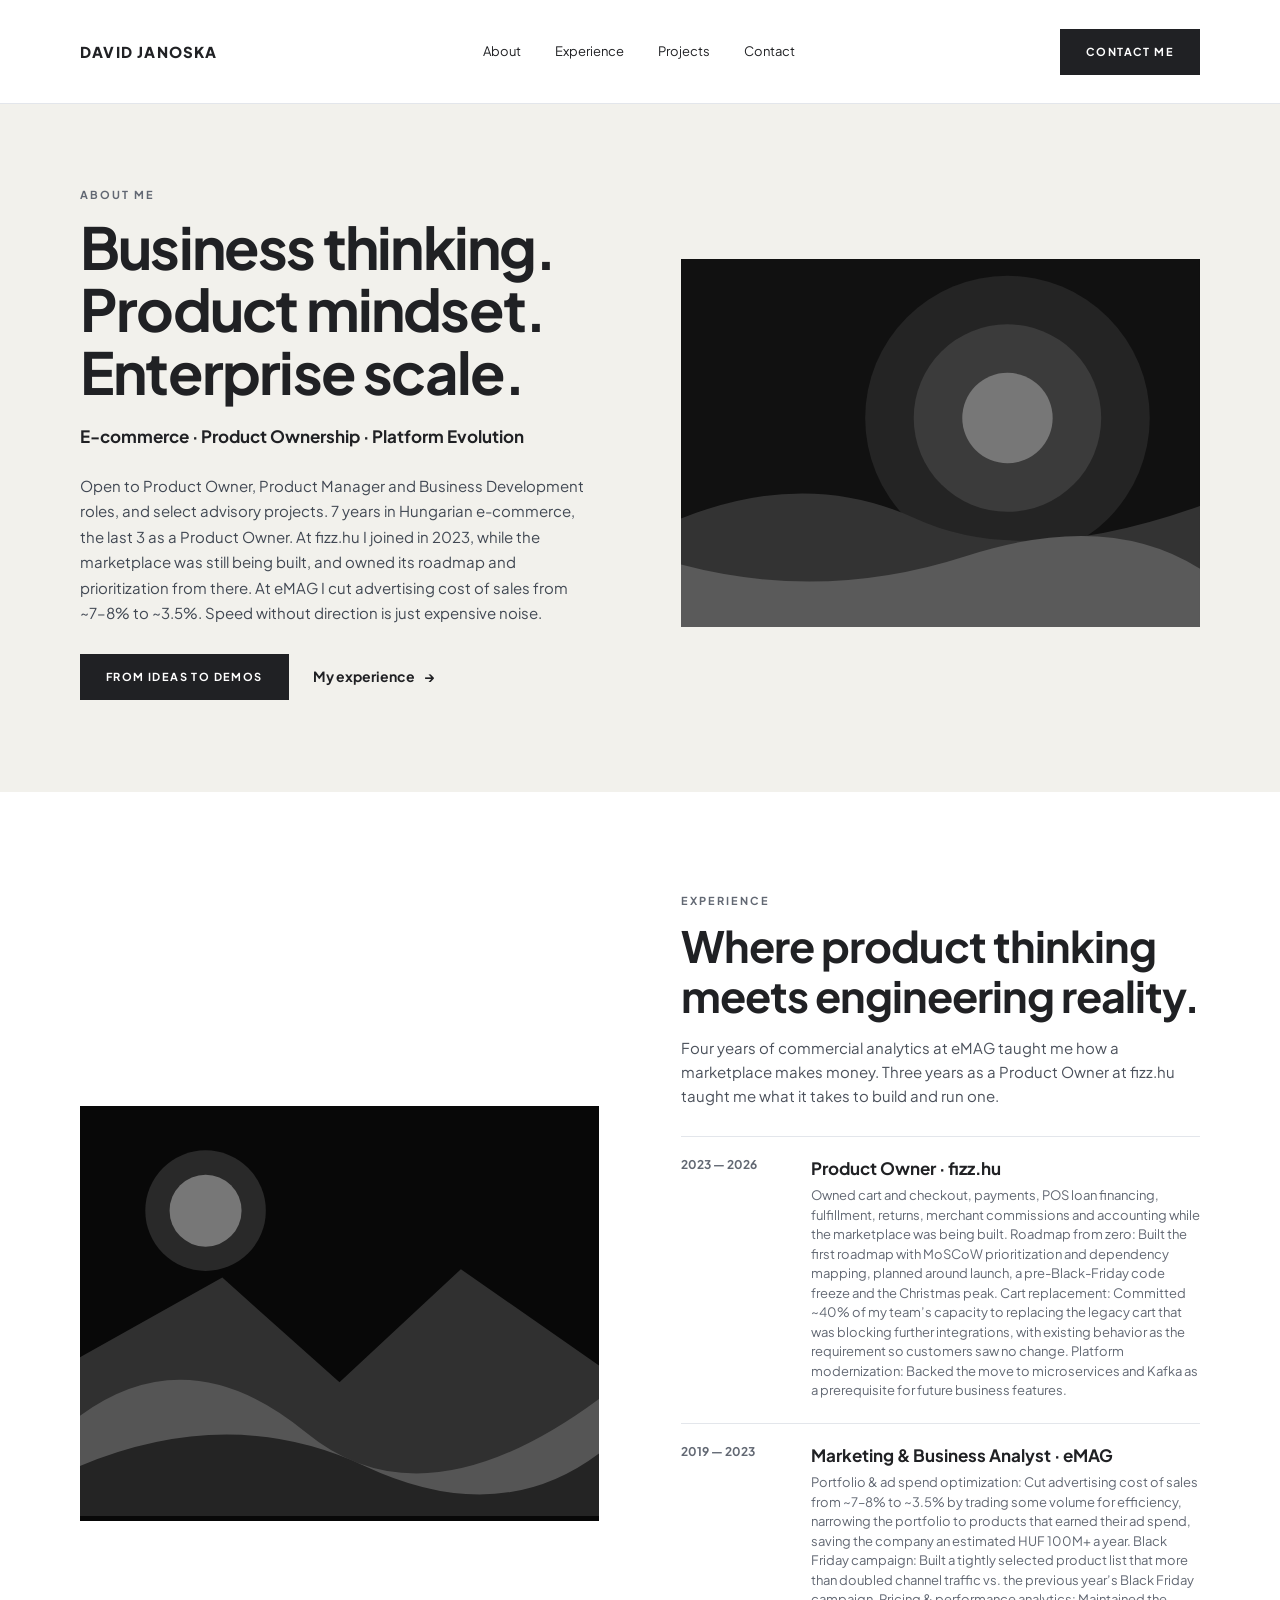
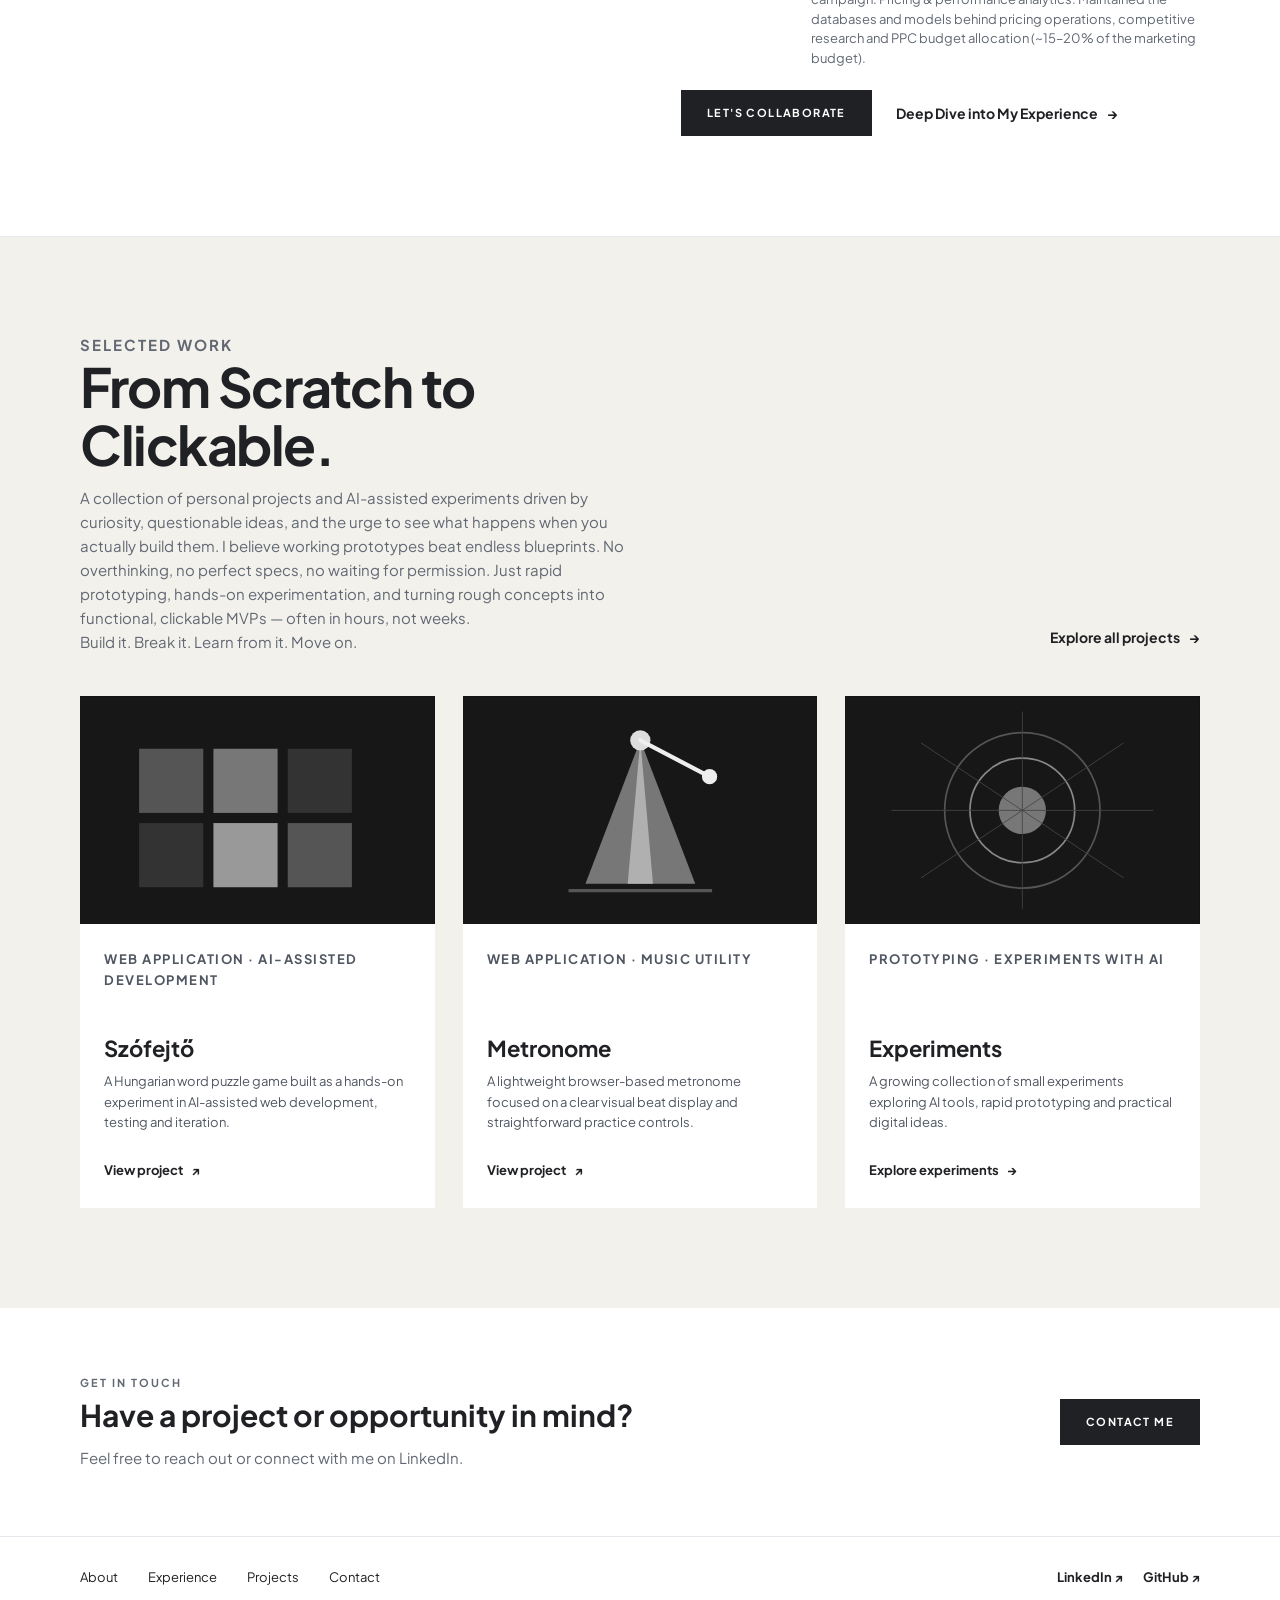
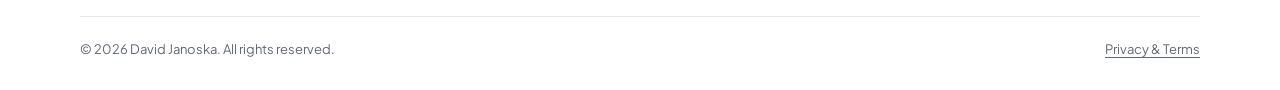
==== index.html @ 4e455f8b "Update meta description for portfolio site" ====
<!DOCTYPE html>
<html lang="en">
<head>
  <meta charset="UTF-8">
  <meta name="viewport" content="width=device-width, initial-scale=1.0">
  <meta name="description" content="David Janoska — Product Owner and E-commerce Specialist. Explore professional experience, case studies, and AI-assisted web development experiments.">
  <title>David Janoska — Portfolio</title>
  <link rel="icon" type="image/png" sizes="32x32" href="/favicon-32x32.png">
  <link rel="stylesheet" href="assets/css/main.css">
  <script type='module' src='https://static.cloudflareinsights.com/beacon.min.js' data-cf-beacon='{"token": "7a5545c9a9e4462cb6024382ddc4284e"}'></script>
  <script type="application/ld+json">
    {
      "@context": "https://schema.org",
      "@type": "Person",
      "name": "Jánoska Dávid",
      "alternateName": "DJ",
      "url": "https://davidjanoska.com",
      "jobTitle": "Product Owner, Product Consultant",
      "worksFor": {
        "@type": "Organization",
        "name": "e-commerce & Digital Products"
      },
      "knowsAbout": [
        "Product Ownership",
        "E-commerce",
        "Conversion Funnel Analytics",
        "Pricing Models",
        "Business Reporting",
        "Web Development"
      ],
      "address": {
        "@type": "PostalAddress",
        "addressLocality": "Budapest",
        "addressCountry": "Hungary"
      },
      "sameAs": [
        "https://www.linkedin.com/in/david-janoska/",
        "https://github.com/djanoska"
      ]
    }
    </script>
</head>
<body>

  <header class="site-header">
    <div class="container header-inner">
      <a class="brand" href="#top">DAVID JANOSKA</a>
      <nav class="main-nav" aria-label="Main navigation">
        <a href="#about">About</a>
        <a href="#experience">Experience</a>
        <a href="#projects">Projects</a>
        <a href="#contact">Contact</a>
      </nav>
      <a class="button" href="mailto:janoskadavid@gmail.com">Contact me</a>
    </div>
  </header>

  <main id="top">
    <section class="about-section" id="about">
      <div class="container about-grid">
        <div class="about-copy">
          <p class="eyebrow">About me</p>
          <h1>Business thinking.<br>Product mindset.<br>Enterprise scale.</h1>
          <p class="role-line">E-commerce · Product Ownership · Platform Evolution</p>
          <p class="intro">
         Open to Product Owner, Product Manager and Business Development roles, and select advisory projects. 7 years in Hungarian e-commerce, the last 3 as a Product Owner. At fizz.hu I joined in 2023, while the marketplace was still being built, and owned its roadmap and prioritization from there. At eMAG I cut advertising cost of sales from ~7–8% to ~3.5%. Speed without direction is just expensive noise.
          </p>
          <div class="about-actions">
            <a class="button" href="#projects">From Ideas to Demos</a>
            <a class="text-link" href="#experience">My experience <span>→</span></a>
          </div>
        </div>

        <div class="artwork about-visual" role="img" aria-label="Abstract geometric monochrome artwork">
          <svg viewBox="0 0 620 440" xmlns="http://www.w3.org/2000/svg">
            <rect width="620" height="440" fill="#111"/>
            <circle cx="390" cy="190" r="170" fill="#242424"/>
            <circle cx="390" cy="190" r="112" fill="#3b3b3b"/>
            <circle cx="390" cy="190" r="54" fill="#777"/>
            <path d="M0 310 Q150 250 280 310 T620 295 V440 H0Z" fill="#333"/>
            <path d="M0 365 Q170 410 340 355 T620 370 V440 H0Z" fill="#5a5a5a"/>
          </svg>
        </div>
      </div>
    </section>

    <section class="experience-section" id="experience">
      <div class="container experience-grid">
        <div class="experience-visual">
          <div class="artwork" role="img" aria-label="Abstract monochrome geometric landscape">
            <svg viewBox="0 0 620 490" xmlns="http://www.w3.org/2000/svg">
              <rect width="620" height="490" fill="#080808"/>
              <circle cx="150" cy="125" r="72" fill="#292929"/>
              <circle cx="150" cy="125" r="43" fill="#777"/>
              <path d="M0 300 L170 205 L310 330 L455 195 L620 310 V490 H0Z" fill="#303030"/>
              <path d="M0 370 Q130 275 270 390 T620 350 V490 H0Z" fill="#555"/>
              <path d="M0 430 Q180 355 340 430 T620 415 V490 H0Z" fill="#242424"/>
            </svg>
          </div>
        </div>

        <div class="experience-copy">
          <p class="eyebrow">Experience</p>
          <h2>Where product thinking meets engineering reality.</h2>
          <p class="experience-intro">
Four years of commercial analytics at eMAG taught me how a marketplace makes money. Three years as a Product Owner at fizz.hu taught me what it takes to build and run one.
            
     <!--       My professional foundation combines 4 years of marketing and business analytics at eMAG with 3 years of end-to-end Product Ownership at fizz.hu.
            Working closely with principal engineers and tech leads, I developed a deeper understanding of what makes digital platforms work beyond their visible features. I learned to look beyond individual features and understand the systems, dependencies, and constraints behind them.
            I don't just translate business needs into user stories. I work to understand the technical realities, financial implications, and trade-offs that shape product decisions — balancing what the business wants, what the technology allows, and what the product actually needs.
            Building great products means understanding not just what needs to be built, but what it takes to keep the entire platform scalable, reliable, and sustainable.
          </p>-->

          <div class="timeline">
            <article class="timeline-item">
              <div class="timeline-date">2023 — 2026</div>
              <div>
                <h3>Product Owner · fizz.hu</h3>
                <p>Owned cart and checkout, payments, POS loan financing, fulfillment, returns, merchant commissions and accounting while the marketplace was being built.

Roadmap from zero: Built the first roadmap with MoSCoW prioritization and dependency mapping, planned around launch, a pre-Black-Friday code freeze and the Christmas peak.
Cart replacement: Committed ~40% of my team’s capacity to replacing the legacy cart that was blocking further integrations, with existing behavior as the requirement so customers saw no change.
Platform modernization: Backed the move to microservices and Kafka as a prerequisite for future business features.</p>
              </div>
            </article>

            <article class="timeline-item">
              <div class="timeline-date">2019 — 2023</div>
              <div>
                <h3>Marketing & Business Analyst · eMAG</h3>
                <p>Portfolio & ad spend optimization: Cut advertising cost of sales from ~7–8% to ~3.5% by trading some volume for efficiency, narrowing the portfolio to products that earned their ad spend, saving the company an estimated HUF 100M+ a year.
                    Black Friday campaign: Built a tightly selected product list that more than doubled channel traffic vs. the previous year’s Black Friday campaign.
                    Pricing & performance analytics: Maintained the databases and models behind pricing operations, competitive research and PPC budget allocation (~15–20% of the marketing budget).</p>
              </div>
            </article>
           <!-- 
            <article class="timeline-item">
              <div class="timeline-date">2017 — 2019</div>
              <div>
                <h3>Sales Administrator Team Leader · eMAG</h3>
                <p>Lead a team of Sales Administrators responsible for product pricing operations and reporting. Support internal system development and enhancements.</p>
              </div>
            </article>
            -->
            <div class="about-actions">
              <a class="button" href="https://www.davidjanoska.com/services/">Let's Collaborate</a>
              <a class="text-link" href="https://www.linkedin.com/in/david-janoska/" target="_blank" rel="noopener noreferrer">
                Deep Dive into My Experience <span>→</span>
              </a>
            </div>
          </div>
        </div>
      </div>
    </section>

    <section class="projects-section" id="projects">
      <div class="container">
        <div class="projects-heading">
          <div>
            <p class="eyebrow">Selected work</p>
            <h2>From Scratch to Clickable.</h2>
            <p>A collection of personal projects and AI-assisted experiments driven by curiosity, questionable ideas, and the urge to see what happens when you actually build them.
                I believe working prototypes beat endless blueprints. No overthinking, no perfect specs, no waiting for permission. Just rapid prototyping, hands-on experimentation, and turning rough concepts into functional, clickable MVPs — often in hours, not weeks.
                <br>Build it. Break it. Learn from it. Move on.</p>
          </div>
          <a class="text-link all-projects-link" href="experiments/">Explore all projects <span>→</span></a>
        </div>

        <div class="project-grid">
          <article class="project-card">
            <div class="project-image" role="img" aria-label="Abstract word puzzle illustration">
              <svg viewBox="0 0 420 270" xmlns="http://www.w3.org/2000/svg">
                <rect width="420" height="270" fill="#171717"/>
                <g transform="translate(70 62)">
                  <rect width="76" height="76" fill="#555"/><rect x="88" width="76" height="76" fill="#777"/><rect x="176" width="76" height="76" fill="#333"/>
                  <rect y="88" width="76" height="76" fill="#333"/><rect x="88" y="88" width="76" height="76" fill="#999"/><rect x="176" y="88" width="76" height="76" fill="#555"/>
                </g>
              </svg>
            </div>
            <div class="project-content">
              <p class="project-type">Web application · AI-assisted development</p>
              <h3>Szófejtő</h3>
              <p>A Hungarian word puzzle game built as a hands-on experiment in AI-assisted web development, testing and iteration.</p>
              <a href="szofejto/">View project <span>↗</span></a>
            </div>
          </article>

          <article class="project-card">
            <div class="project-image" role="img" aria-label="Abstract metronome illustration">
              <svg viewBox="0 0 420 270" xmlns="http://www.w3.org/2000/svg">
                <rect width="420" height="270" fill="#171717"/>
                <path d="M210 52 L275 222 H145Z" fill="#777"/>
                <path d="M210 52 L225 222 H195Z" fill="#b0b0b0"/>
                <circle cx="210" cy="52" r="12" fill="#ddd"/>
                <path d="M210 52 L292 95" stroke="#eee" stroke-width="5" stroke-linecap="round"/>
                <circle cx="292" cy="95" r="9" fill="#eee"/>
                <path d="M125 230 H295" stroke="#555" stroke-width="4"/>
              </svg>
            </div>
            <div class="project-content">
              <p class="project-type">Web application · Music utility</p>
              <h3>Metronome</h3>
              <p>A lightweight browser-based metronome focused on a clear visual beat display and straightforward practice controls.</p>
              <a href="metronome/">View project <span>↗</span></a>
            </div>
          </article>

          <article class="project-card">
            <div class="project-image" role="img" aria-label="Abstract experimental technology illustration">
              <svg viewBox="0 0 420 270" xmlns="http://www.w3.org/2000/svg">
                <rect width="420" height="270" fill="#171717"/>
                <circle cx="210" cy="135" r="92" fill="none" stroke="#555" stroke-width="2"/>
                <circle cx="210" cy="135" r="62" fill="none" stroke="#888" stroke-width="2"/>
                <circle cx="210" cy="135" r="28" fill="#777"/>
                <path d="M55 135 H365 M210 18 V252" stroke="#454545" stroke-width="1"/>
                <path d="M90 55 L330 215 M330 55 L90 215" stroke="#454545" stroke-width="1"/>
              </svg>
            </div>
            <div class="project-content">
              <p class="project-type">Prototyping · Experiments with AI</p>
              <h3>Experiments</h3>
              <p>A growing collection of small experiments exploring AI tools, rapid prototyping and practical digital ideas.</p>
              <a href="experiments/">Explore experiments <span>→</span></a>
            </div>
          </article>
        </div>
      </div>
    </section>

    <section class="contact-section" id="contact">
      <div class="container contact-inner">
        <div>
          <p class="eyebrow">Get in touch</p>
          <h2>Have a project or opportunity in mind?</h2>
          <p>Feel free to reach out or connect with me on LinkedIn.</p>
        </div>
        <a class="button" href="mailto:janoskadavid@gmail.com">Contact me</a>
      </div>
    </section>
  </main>

  <footer class="site-footer">
    <div class="container">
      <div class="footer-top">
        <nav class="footer-nav" aria-label="Footer navigation">
          <a href="#about">About</a>
          <a href="#experience">Experience</a>
          <a href="#projects">Projects</a>
          <a href="#contact">Contact</a>
        </nav>
        <div class="social-links">
          <a href="https://www.linkedin.com/in/david-janoska/" target="_blank" rel="noreferrer">LinkedIn ↗</a>
          <a href="https://github.com/djanoska" target="_blank" rel="noreferrer">GitHub ↗</a>
        </div>
      </div>
      <div class="footer-divider"></div>
      <div class="footer-bottom">
        <p>© 2026 David Janoska. All rights reserved.</p>
        <div class="legal-links">
          <a href="https://www.davidjanoska.com/privacyandterm/">Privacy & Terms</a>
        </div>
      </div>
    </div>
  </footer>
  
<!-- MODAL POP-UP ŰRLAP -->
<div id="contact-modal" class="modal-overlay" style="display: none;">
  <div class="modal-content">
    <button class="modal-close" id="close-modal">&times;</button>
    <p class="eyebrow" style="text-align: center;">Get in touch</p>
    <h2>Let's discuss your project.</h2>
    <p style="color: var(--muted); text-align: center; margin-bottom: 24px; font-size: 14px;">Send a direct message regarding advisory opportunities or project scoping.</p>

    <form id="modal-contact-form" action="https://formspree.io/f/mvkkdplw" method="POST">
      <div class="form-group" style="margin-bottom: 16px; text-align: left;">
        <label for="modal-name" style="display: block; font-size: 11px; font-weight: 700; letter-spacing: 1.2px; text-transform: uppercase; margin-bottom: 6px;">Your Name</label>
        <input type="text" id="modal-name" name="name" required placeholder="John Doe" style="width: 100%; background: var(--white); border: 1px solid var(--line); padding: 12px 14px; font: 14px/1.5 Arial, Helvetica, sans-serif;">
      </div>
      
      <div class="form-group" style="margin-bottom: 16px; text-align: left;">
        <label for="modal-email" style="display: block; font-size: 11px; font-weight: 700; letter-spacing: 1.2px; text-transform: uppercase; margin-bottom: 6px;">Email Address</label>
        <input type="email" id="modal-email" name="email" required placeholder="john@example.com" pattern="[a-z0-9._%+-]+@[a-z0-9.-]+\.[a-z]{2,}$" style="width: 100%; background: var(--white); border: 1px solid var(--line); padding: 12px 14px; font: 14px/1.5 Arial, Helvetica, sans-serif;">
        <!-- Helyi hibaüzenet elem -->
        <div id="email-error-msg" style="color: #d9534f; font-size: 12px; margin-top: 4px; display: none;">Kérlek add meg a teljes e-mail címet érvényes domain végződéssel (pl. .com vagy .hu).</div>
      </div>
      
      <div class="form-group" style="margin-bottom: 20px; text-align: left;">
        <label for="modal-message" style="display: block; font-size: 11px; font-weight: 700; letter-spacing: 1.2px; text-transform: uppercase; margin-bottom: 6px;">Project Details / Message</label>
        <textarea id="modal-message" name="message" required rows="4" placeholder="Describe your funnel or MVP scope requirements..." style="width: 100%; background: var(--white); border: 1px solid var(--line); padding: 12px 14px; font: 14px/1.5 Arial, Helvetica, sans-serif;"></textarea>
      </div>
      
      <button type="submit" class="button" style="width: 100%;">Send Message</button>
    </form>
  </div>
</div>

<!-- SCRIPT -->
<script>
  const contactBtns = document.querySelectorAll('a[href="mailto:janoskadavid@gmail.com"]');
  const modal = document.getElementById('contact-modal');
  const closeModal = document.getElementById('close-modal');

  contactBtns.forEach(btn => {
    btn.addEventListener('click', (e) => {
      e.preventDefault();
      modal.style.display = 'flex';
    });
  });

  if (closeModal) {
    closeModal.addEventListener('click', () => {
      modal.style.display = 'none';
    });
  }

  window.addEventListener('click', (e) => {
    e.target === modal && (modal.style.display = 'none');
  });

  // Kliens oldali email validáció a beküldés előtt
  const contactForm = document.getElementById('modal-contact-form');
  if (contactForm) {
    contactForm.addEventListener('submit', function(e) {
      const emailInput = document.getElementById('modal-email');
      const errorMsg = document.getElementById('email-error-msg');
      const email = emailInput.value.trim();
      
      // Szigorú regex a teljes domain struktúrához (pl. valaki@domain.hu)
      const emailRegex = /^[^\s@]+@[^\s@]+\.[^\s@]+$/;
      
      if (!emailRegex.test(email)) {
        e.preventDefault(); // Megakadályozza a Formspree-re való továbbítást
        errorMsg.style.display = 'block';
        emailInput.focus();
      } else {
        errorMsg.style.display = 'none';
      }
    });
  }
</script>
  
</body>
</html>
---- assets/css/main.css ----
@import url('https://fonts.googleapis.com/css2?family=Plus+Jakarta+Sans:wght@400;500;600;700&display=swap');

/* // GLOBAL DESIGN TOKENS */
:root {
  --white: #fcfbf9;
  --soft: #f2f1ec;
  --ink: #202124;
  --muted: #626873;
  --line: #e3e6eb;
  --accent: #202124;
  --content: 1120px;
}

* { box-sizing: border-box; }
html { scroll-behavior: smooth; }
body {
  margin: 0;
  color: var(--ink);
  background: var(--white);
  font: 15px/1.6 'Plus Jakarta Sans', sans-serif;
}
a { color: inherit; text-decoration: none; }
.container { width: min(var(--content), calc(100% - 64px)); margin: 0 auto; }
.eyebrow {
  margin: 0 0 12px;
  color: var(--muted);
  font-size: 11px;
  font-weight: 700;
  letter-spacing: 2px;
  text-transform: uppercase;
}
.button {
  display: inline-flex;
  align-items: center;
  justify-content: center;
  min-height: 46px;
  padding: 0 25px;
  border: 1px solid var(--accent);
  background: var(--accent);
  color: white;
  font-size: 11px;
  font-weight: 700;
  letter-spacing: 1.4px;
  text-transform: uppercase;
  transition: .2s ease;
}
.button:hover { background: white; color: var(--accent); }
.text-link { font-size: 14px; font-weight: 700; }
.text-link span { margin-left: 7px; }

/* // HEADER: BRAND AND MAIN NAVIGATION */
.site-header { min-height: 104px; display: flex; align-items: center; background: white; border-bottom: 1px solid var(--line); }
.header-inner { display: flex; align-items: center; justify-content: space-between; gap: 28px; }
.brand { font-size: 15px; font-weight: 800; letter-spacing: 1.2px; white-space: nowrap; }
.main-nav { display: flex; align-items: center; gap: 34px; }
.main-nav a { font-size: 13px; }
.main-nav a:hover, .footer-nav a:hover { text-decoration: underline; text-underline-offset: 5px; }
.header-contact { min-width: 118px; }

/* // SECTION ONE: ABOUT ME */
.about-section { padding: 82px 0 92px; background: var(--soft); }
.about-grid { display: grid; grid-template-columns: 1fr 1fr; align-items: center; gap: 82px; }
.about-copy h1 {
  max-width: 540px;
  margin: 0 0 20px;
  font-size: clamp(38px, 5vw, 58px);
  line-height: 1.08;
  letter-spacing: -1.8px;
}
.about-copy .role-line { margin: 0 0 22px; font-size: 17px; font-weight: 700; }
.about-copy .intro {
  max-width: 510px;
  margin: 0 0 28px;
  color: #414853;
  font-size: 15px;
  line-height: 1.7;
}
.about-actions { display: flex; flex-wrap: wrap; align-items: center; gap: 24px; }
.artwork {
  display: block;
  width: 100%;
  overflow: hidden;
  background: #080808;
}
.artwork svg { display: block; width: 100%; height: auto; }

/* // SECTION TWO: EXPERIENCE */
.experience-section { padding: 100px 0; background: white; }
.experience-grid { display: grid; grid-template-columns: 1fr 1fr; align-items: center; gap: 82px; }
.experience-visual { position: relative; }
.experience-visual .artwork { aspect-ratio: 1.25 / 1; }
.experience-copy h2 {
  margin: 0 0 16px;
  font-size: clamp(32px, 3.5vw, 43px);
  line-height: 1.15;
  letter-spacing: -1px;
}
.experience-intro { max-width: 500px; margin: 0 0 28px; color: #4b515b; }
.timeline { display: grid; gap: 22px; }
.timeline-item {
  display: grid;
  grid-template-columns: 112px 1fr;
  gap: 18px;
  padding-top: 18px;
  border-top: 1px solid var(--line);
}
.timeline-date { color: var(--muted); font-size: 12px; font-weight: 700; }
.timeline-item h3 { margin: 0 0 4px; font-size: 17px; }
.timeline-item p { margin: 0; color: var(--muted); font-size: 13px; line-height: 1.5; }

/* // SECTION THREE: SELECTED PROJECTS */
.projects-section { padding: 96px 0 100px; background: var(--soft); border-top: 1px solid var(--line); }
.projects-heading {
  display: flex;
  align-items: flex-end;
  justify-content: space-between;
  gap: 40px;
  margin-bottom: 42px;
}
.projects-heading h2 {
  max-width: 650px;
  margin: 0 0 12px;
  font-size: clamp(36px, 4.5vw, 54px);
  line-height: 1.08;
  letter-spacing: -1.5px;
}
.projects-heading p { max-width: 570px; margin: 0; color: var(--muted); font-size: 15px; }
.all-projects-link { flex: 0 0 auto; margin-bottom: 5px; }

.project-grid { display: grid; grid-template-columns: repeat(3, 1fr); gap: 28px; }
.project-card { background: white; }
.project-image { display: block; width: 100%; aspect-ratio: 1.55 / 1; background: #111; }
.project-image svg { display: block; width: 100%; height: 100%; }
.project-content { padding: 25px 24px 27px; }
.project-type {
  margin: 0 0 9px;
  color: var(--muted);
  font-size: 10px;
  font-weight: 700;
  letter-spacing: 1.5px;
  text-transform: uppercase;
}
.project-content h3 { margin: 0 0 9px; font-size: 22px; line-height: 1.2; }
.project-content p { min-height: 66px; margin: 0 0 20px; color: #505762; font-size: 13px; line-height: 1.6; }
.project-content a { font-size: 13px; font-weight: 700; }
.project-content a span { margin-left: 6px; }

/* // CASE STUDY / SUB-PAGE LAYOUT */
.case-study-section { padding: 80px 0 100px; background: var(--white); }
.back-link { display: inline-flex; align-items: center; gap: 6px; margin-bottom: 36px; color: var(--muted); font-size: 13px; font-weight: 700; }
.back-link:hover { color: var(--ink); }

.case-grid { display: grid; grid-template-columns: 1.2fr 1fr; gap: 80px; align-items: start; }
.case-copy h1 {
  margin: 0 0 20px;
  font-size: clamp(34px, 4vw, 48px);
  line-height: 1.1;
  letter-spacing: -1.5px;
}
.case-role { margin: 0 0 24px; font-size: 16px; font-weight: 700; color: var(--muted); }
.case-description { display: grid; gap: 20px; margin-bottom: 36px; color: #414853; font-size: 15px; line-height: 1.7; }
.case-description h3 { font-size: 17px; color: var(--ink); margin-bottom: 4px; }

.case-visual-card { background: var(--soft); border: 1px solid var(--line); padding: 40px; }
.case-visual-card .artwork {
  display: block;
  width: 100%;
  aspect-ratio: 1.55 / 1;
  background: #171717;
  margin-bottom: 24px;
}
.case-visual-card .artwork svg { display: block; width: 100%; height: 100%; }
.case-visual-info h3 { margin: 0 0 8px; font-size: 20px; }
.case-visual-info p { margin: 0 0 20px; color: var(--muted); font-size: 13px; }

/* // SECTION FOUR: CONTACT CTA */
.contact-section { padding: 66px 0; background: white; }
.contact-inner { display: flex; align-items: center; justify-content: space-between; gap: 30px; }
.contact-inner h2 { margin: 0 0 7px; font-size: 30px; }
.contact-inner p { margin: 0; color: var(--muted); }

/* // FOOTER */
.site-footer { padding: 30px 0; border-top: 1px solid var(--line); background: white; }
.footer-top, .footer-bottom { display: flex; align-items: center; justify-content: space-between; gap: 24px; }
.footer-nav { display: flex; flex-wrap: wrap; gap: 30px; }
.footer-nav a, .footer-bottom { font-size: 13px; }
.social-links { display: flex; gap: 20px; font-size: 13px; font-weight: 700; }
.footer-divider { height: 1px; margin: 28px 0 22px; background: var(--line); }
.footer-bottom { color: var(--muted); }
.footer-bottom p { margin: 0; }
.legal-links { display: flex; gap: 22px; }
.legal-links a { text-decoration: underline; text-underline-offset: 3px; }

/* // RESPONSIVE */
@media (max-width: 850px) {
  .about-grid, .experience-grid { gap: 42px; }
  .project-grid { gap: 18px; }
  .project-content { padding: 20px 18px; }
  .projects-heading { align-items: flex-start; flex-direction: column; }
  .case-grid { grid-template-columns: 1fr; gap: 40px; }
}

@media (max-width: 620px) {
  .container { width: calc(100% - 40px); }
  .site-header { padding: 22px 0; }
  .header-inner { align-items: flex-start; flex-direction: column; }
  .main-nav { flex-wrap: wrap; gap: 18px 24px; }
  .header-contact { display: none; }
  .about-section, .experience-section, .projects-section { padding: 62px 0; }
  .about-grid, .experience-grid { grid-template-columns: 1fr; gap: 30px; }
  .about-visual { order: -1; }
  .experience-visual { order: -1; }
  .about-copy h1 { font-size: 43px; }
  .timeline-item { grid-template-columns: 88px 1fr; gap: 12px; }
  .project-grid { grid-template-columns: 1fr; gap: 22px; }
  .project-content p { min-height: 0; }
  .contact-inner, .footer-top, .footer-bottom { align-items: flex-start; flex-direction: column; }
  .footer-nav { gap: 16px 22px; }
  .legal-links { flex-wrap: wrap; }
}

/* Modal Pop-up stílusok a tiszta designrendszerhez igazítva */
.modal-overlay {
  position: fixed;
  top: 0; left: 0; width: 100%; height: 100%;
  background: rgba(32, 33, 36, 0.75);
  backdrop-filter: blur(5px);
  display: flex;
  align-items: center;
  justify-content: center;
  z-index: 2000;
  padding: 20px;
}
.modal-content {
  background: var(--white);
  border: 1px solid var(--line);
  padding: 40px 35px;
  width: 100%;
  max-width: 540px;
  position: relative;
  box-shadow: 0 20px 40px rgba(0,0,0,0.2);
}
.modal-close {
  position: absolute;
  top: 16px;
  right: 20px;
  background: none;
  border: none;
  font-size: 24px;
  cursor: pointer;
  color: var(--muted);
  transition: color 0.2s;
}
.modal-close:hover {
  color: var(--ink);
}
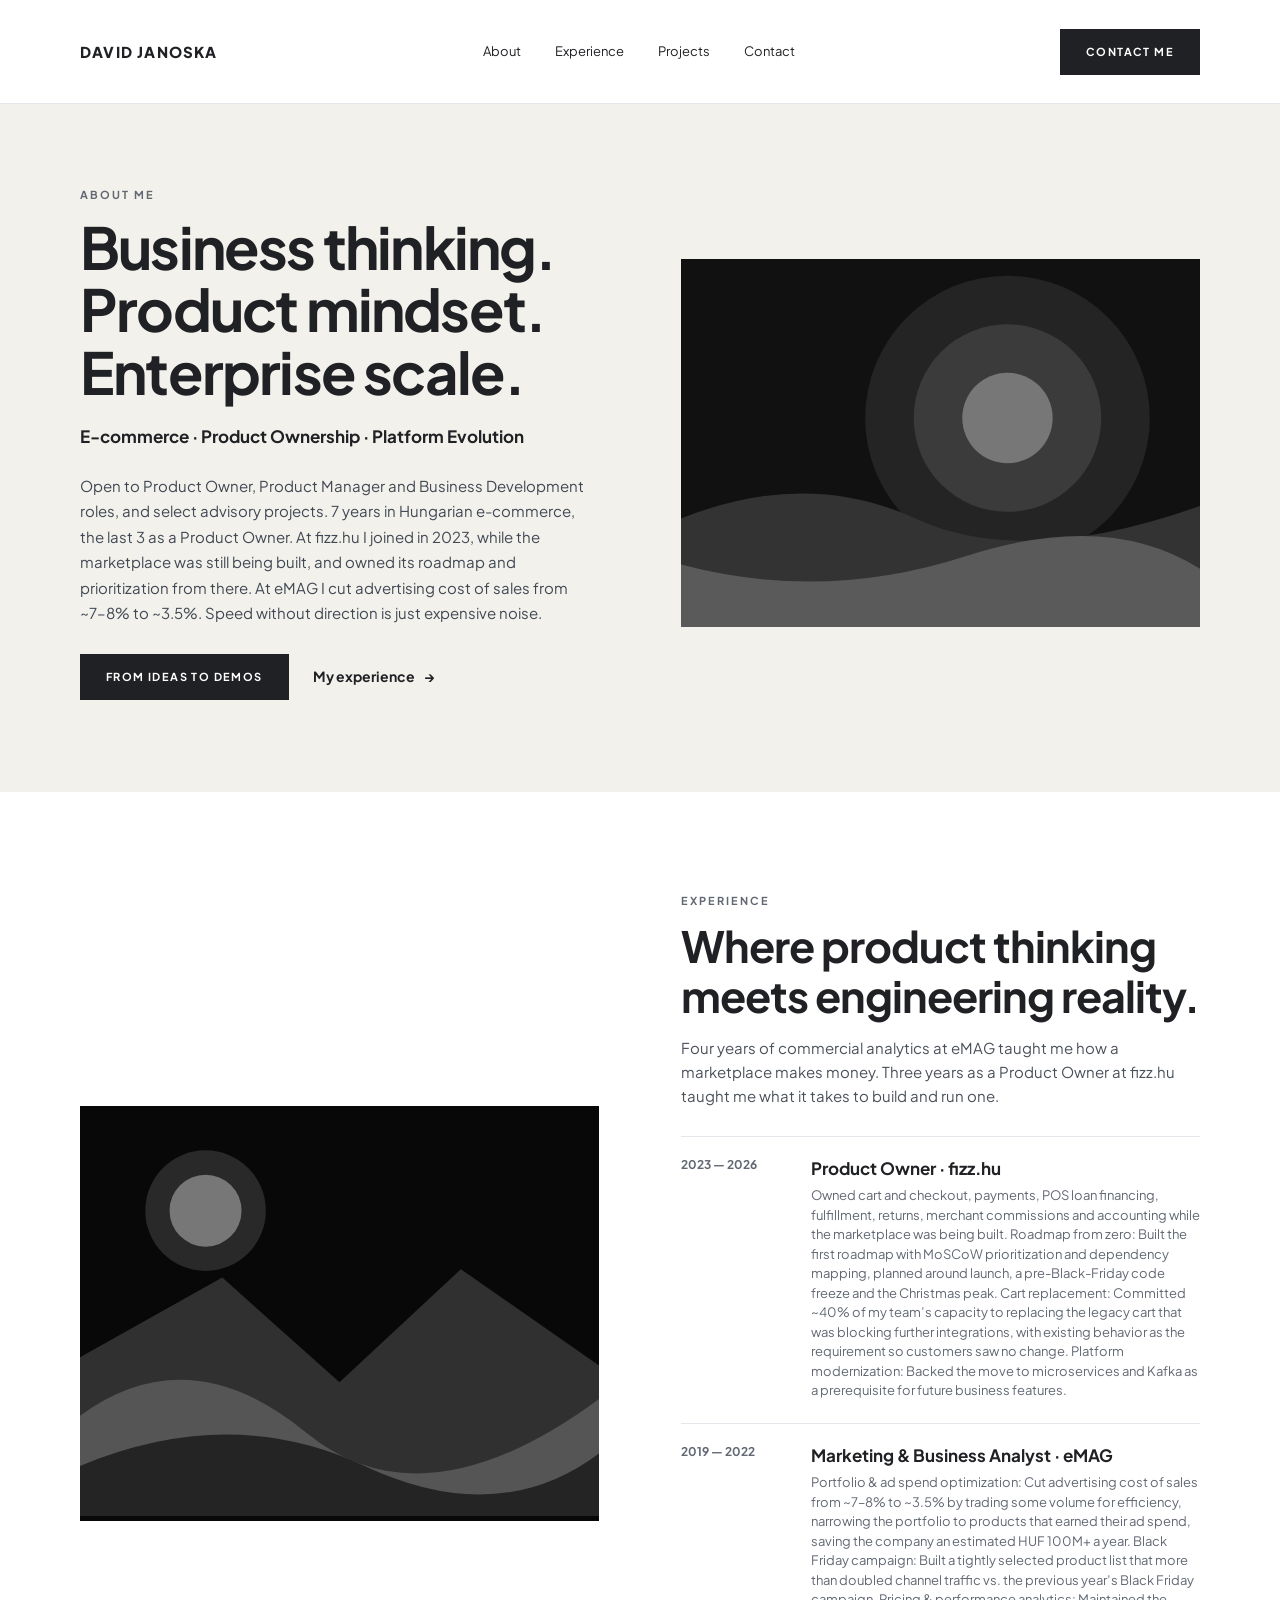
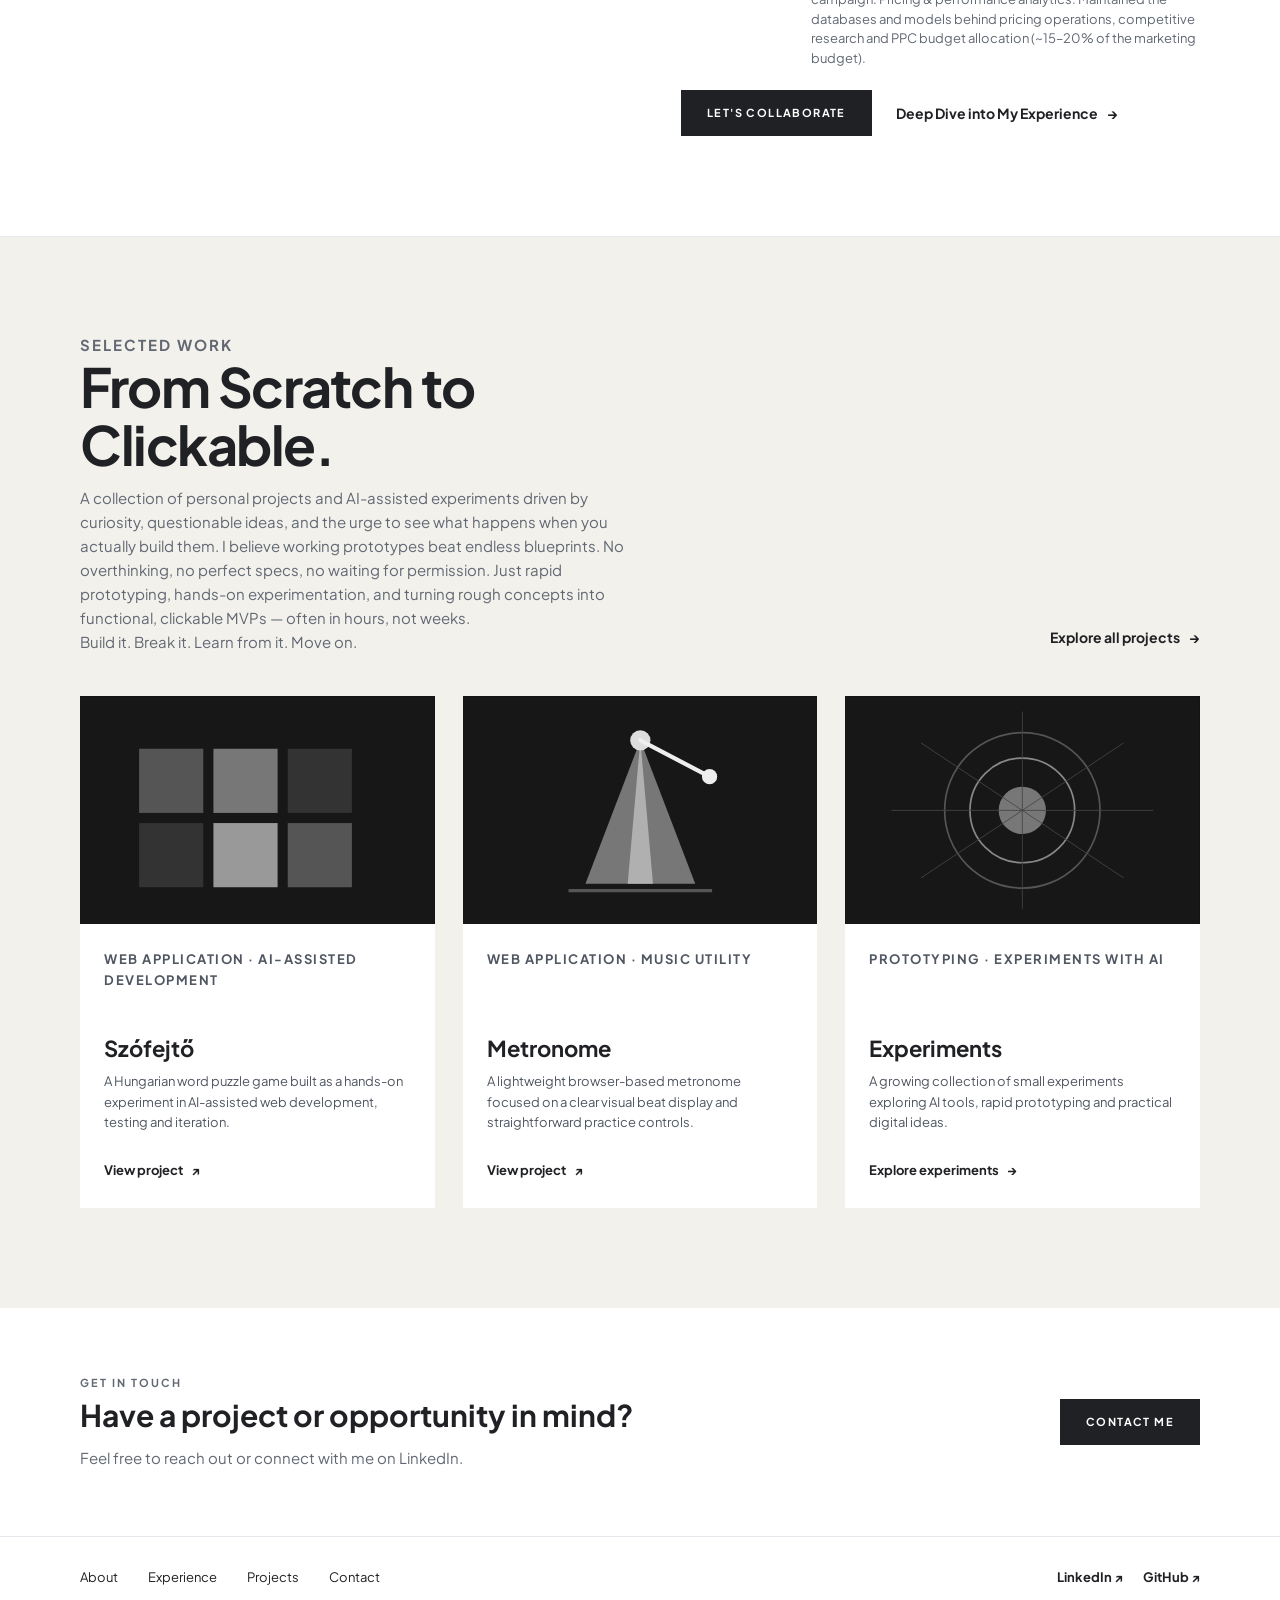
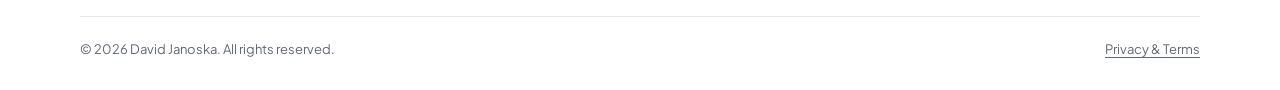
==== commit a43f5514: "Update timeline date from 2023 to 2022" ====
--- a/index.html
+++ b/index.html
@@ -125,7 +125,7 @@
             </article>
 
             <article class="timeline-item">
-              <div class="timeline-date">2019 — 2023</div>
+              <div class="timeline-date">2019 — 2022</div>
               <div>
                 <h3>Marketing & Business Analyst · eMAG</h3>
                 <p>Portfolio & ad spend optimization: Cut advertising cost of sales from ~7–8% to ~3.5% by trading some volume for efficiency, narrowing the portfolio to products that earned their ad spend, saving the company an estimated HUF 100M+ a year.
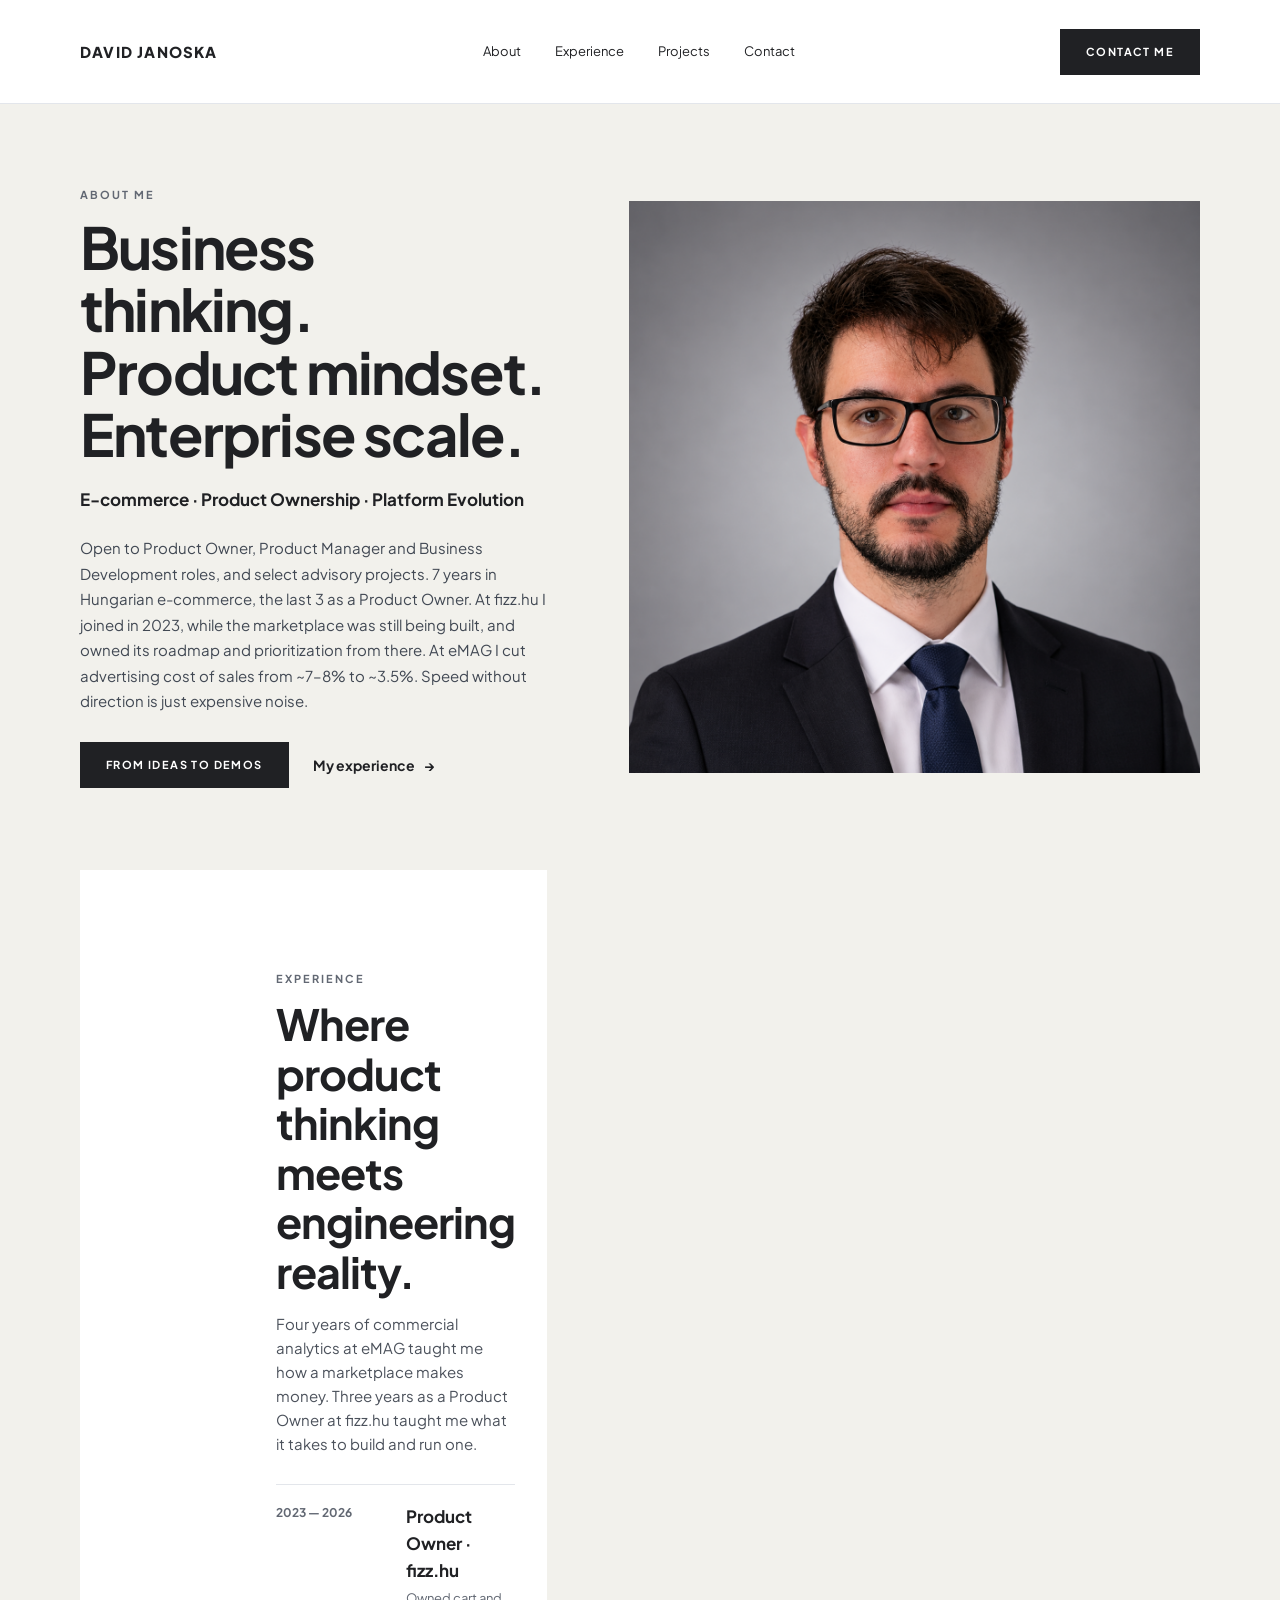
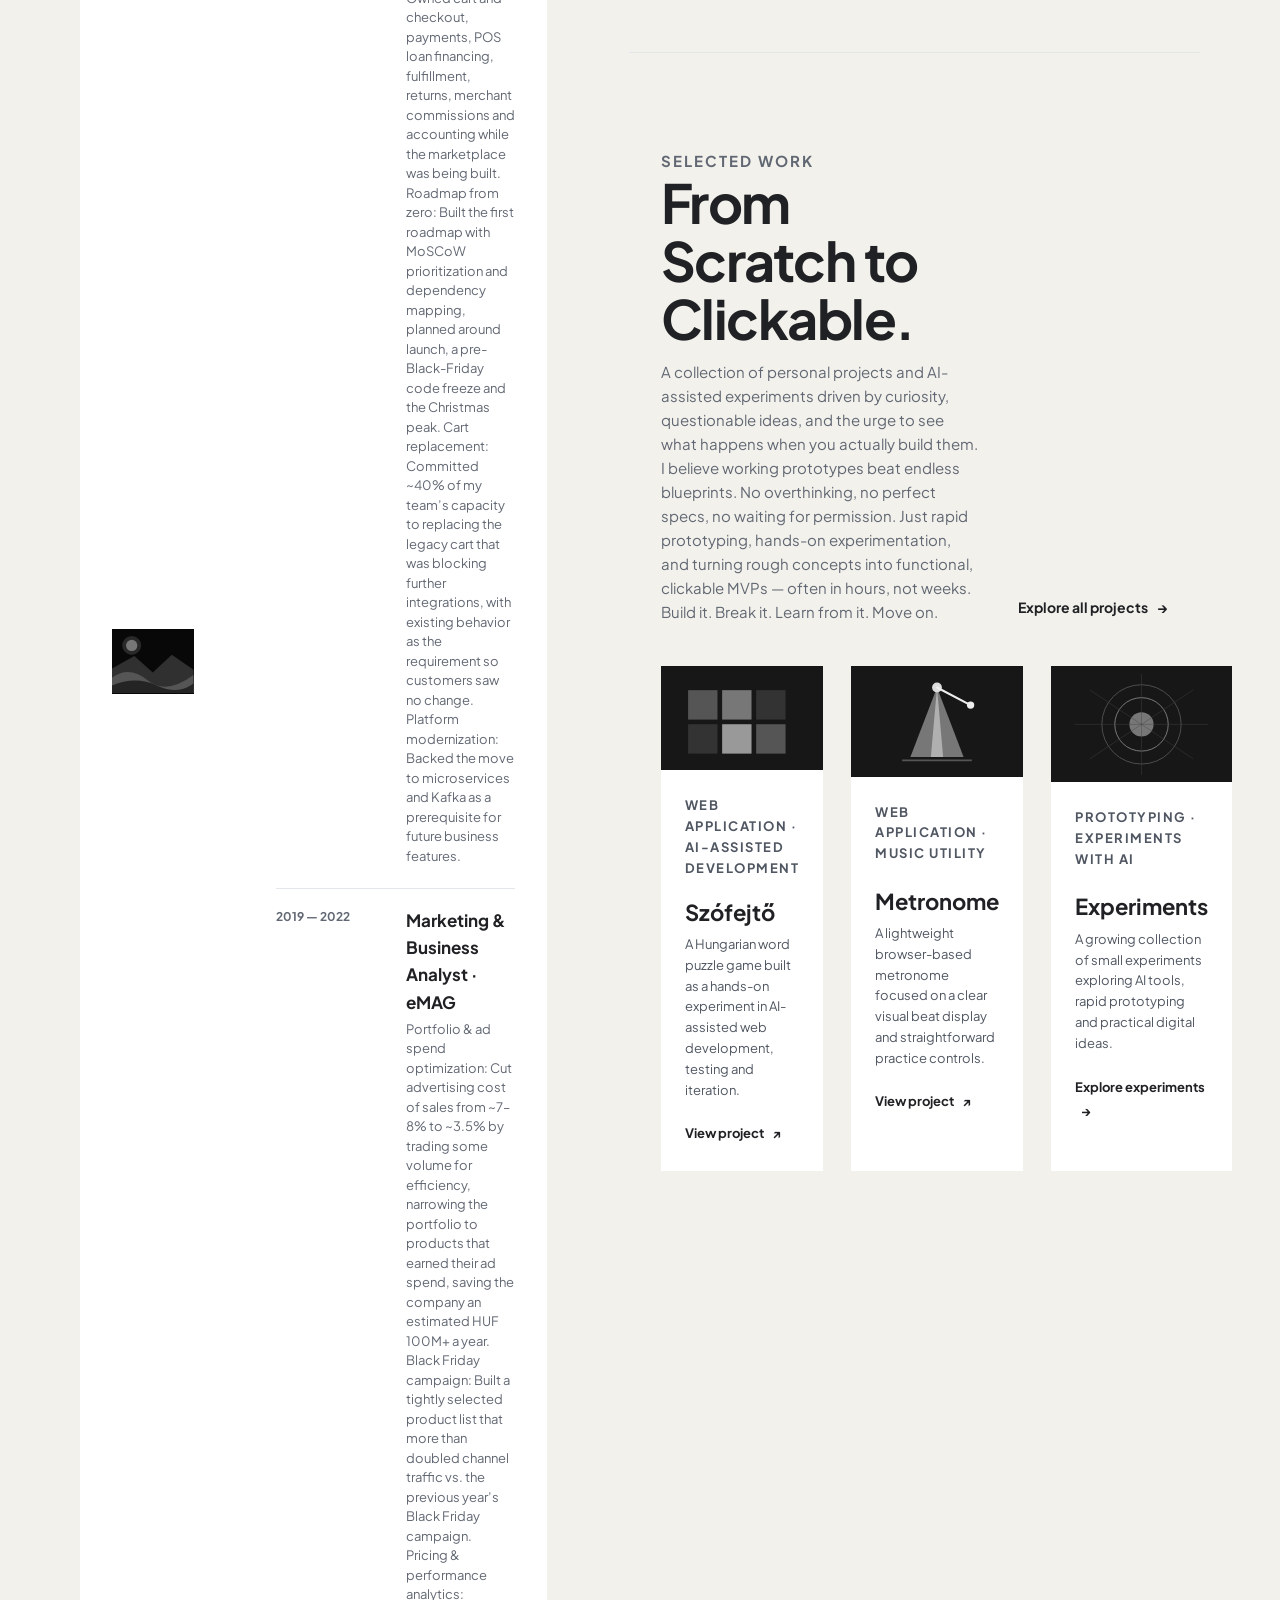
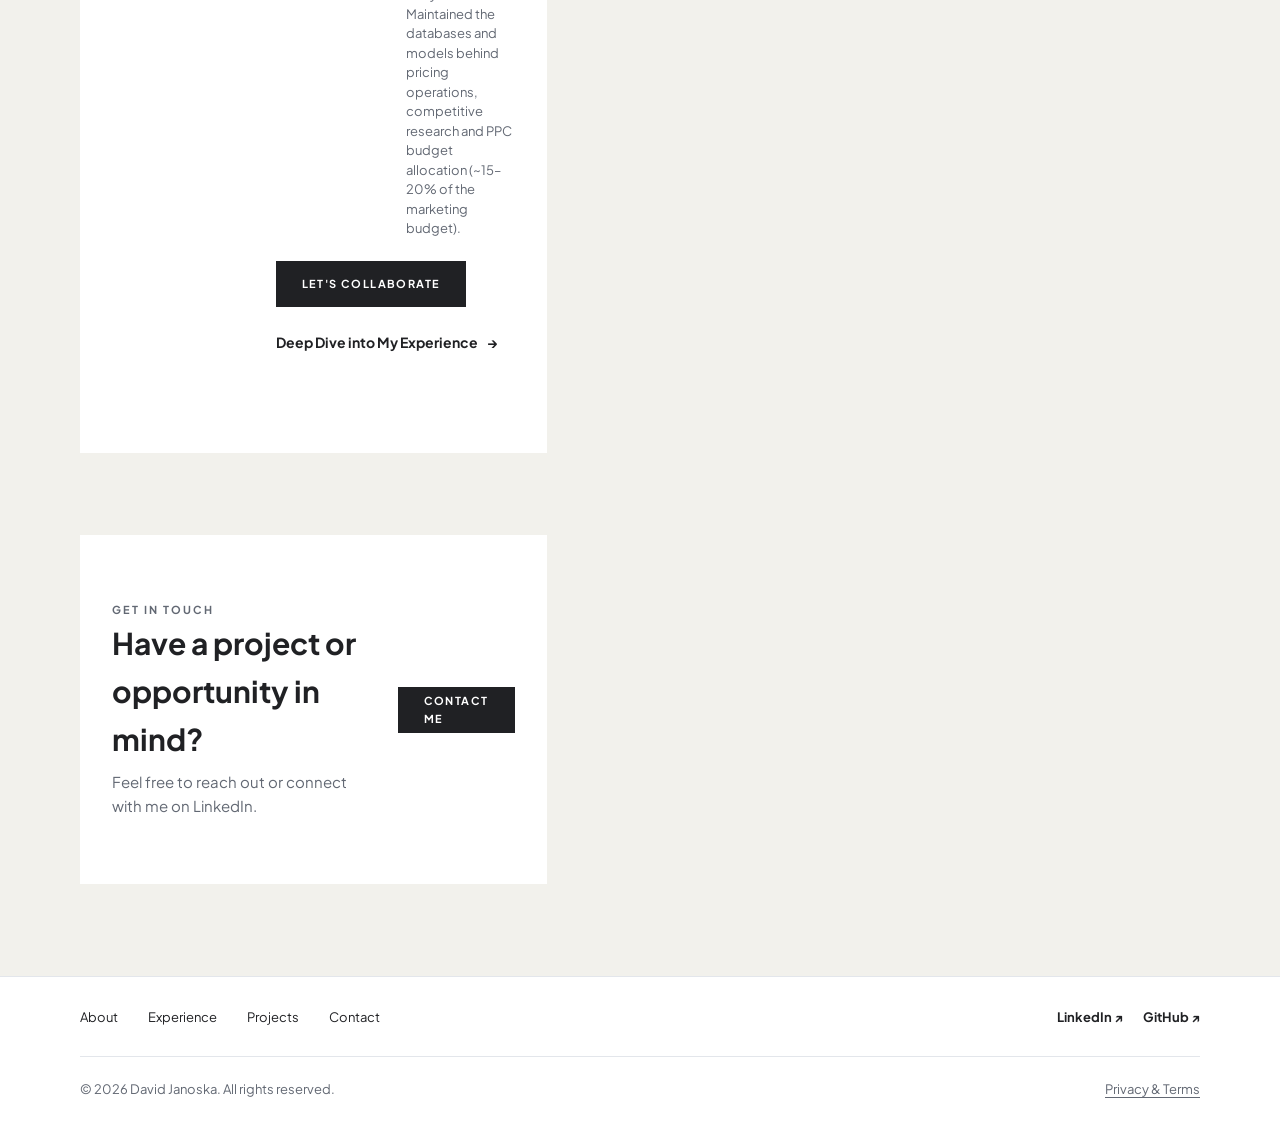
==== commit 80858bda: "Update artwork section to use profile image Replaced SVG artwork with an image of a profile picture." ====
--- a/index.html
+++ b/index.html
@@ -71,7 +71,7 @@
           </div>
         </div>
 
-        <div class="artwork about-visual" role="img" aria-label="Abstract geometric monochrome artwork">
+ <!--        <div class="artwork about-visual" role="img" aria-label="Abstract geometric monochrome artwork">
           <svg viewBox="0 0 620 440" xmlns="http://www.w3.org/2000/svg">
             <rect width="620" height="440" fill="#111"/>
             <circle cx="390" cy="190" r="170" fill="#242424"/>
@@ -82,7 +82,15 @@
           </svg>
         </div>
       </div>
-    </section>
+    </section>-->
+
+        <div class="artwork about-visual">
+          <img
+            src="profile-pic.png"
+            alt="Jánoska Dávid — Product Owner"
+            style="width: 100%; height: 100%; object-fit: cover; object-position: center top; display: block;"
+          >
+        </div>
 
     <section class="experience-section" id="experience">
       <div class="container experience-grid">
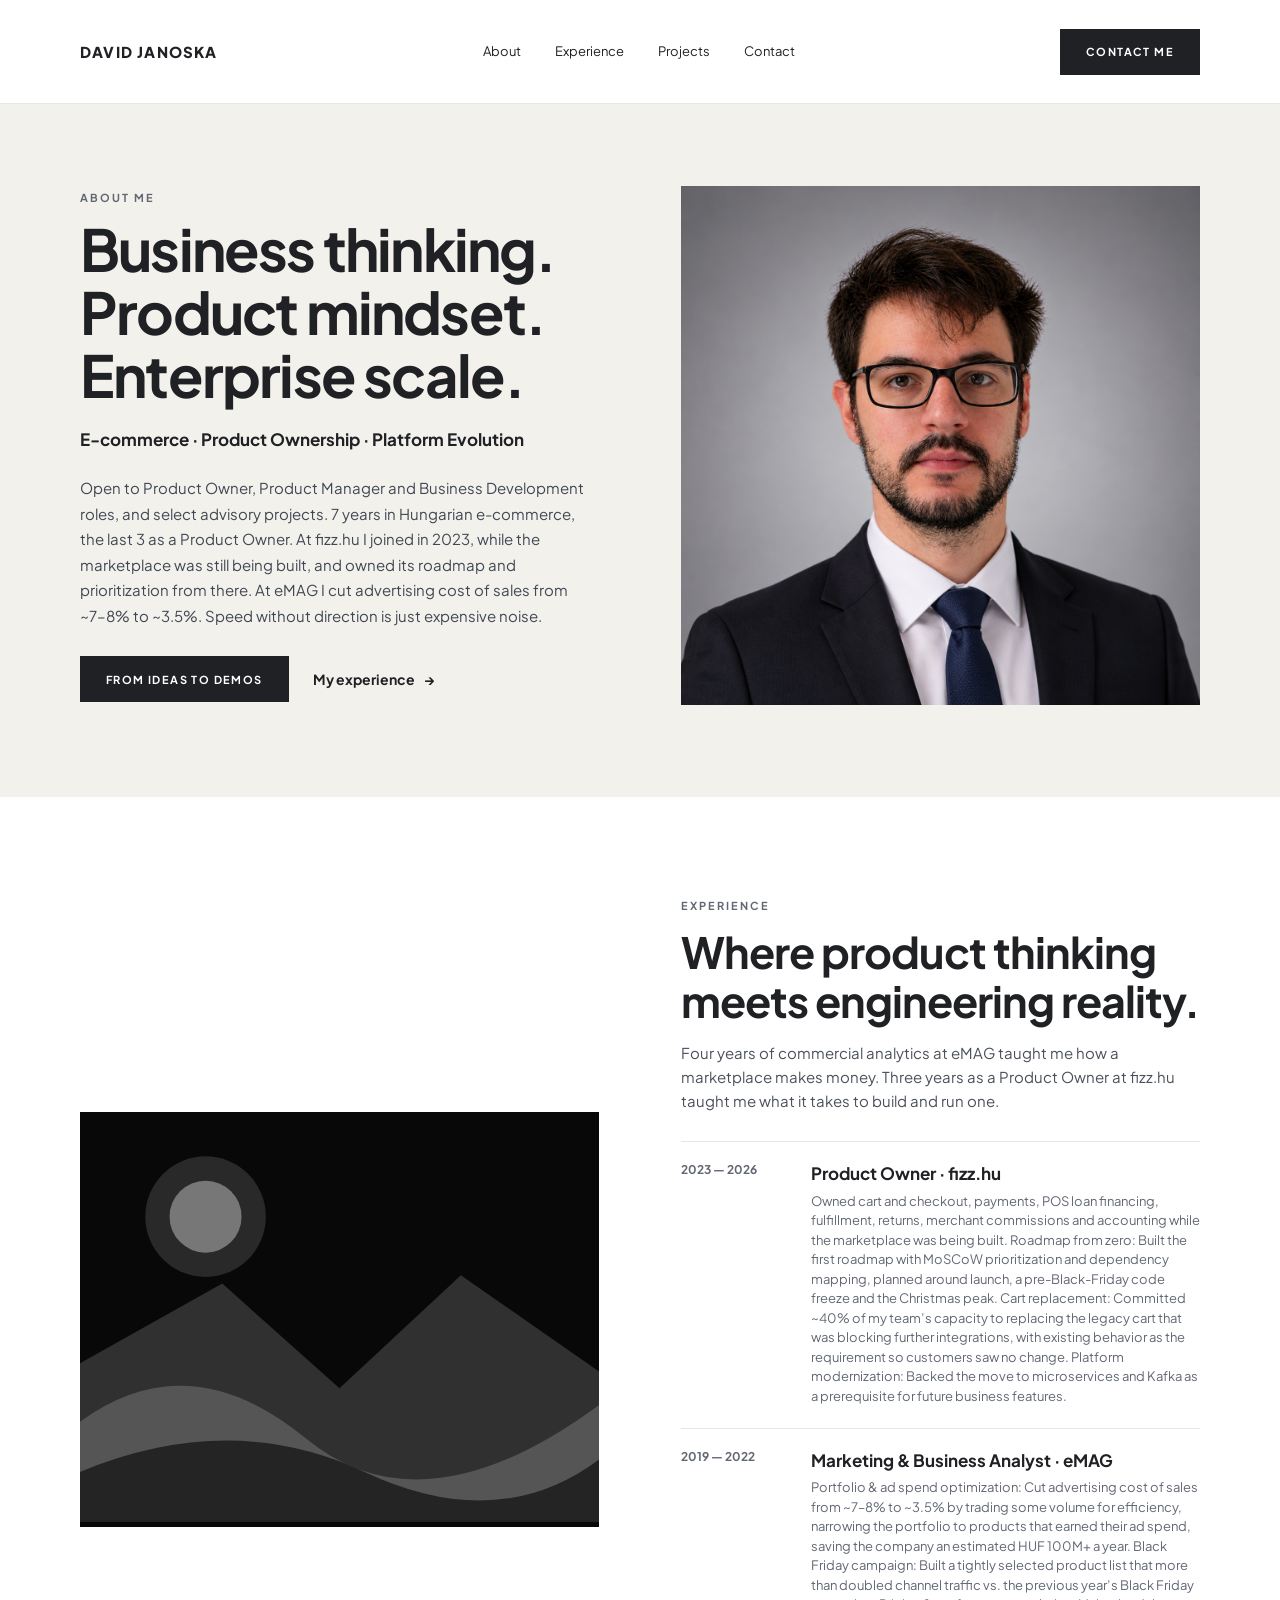
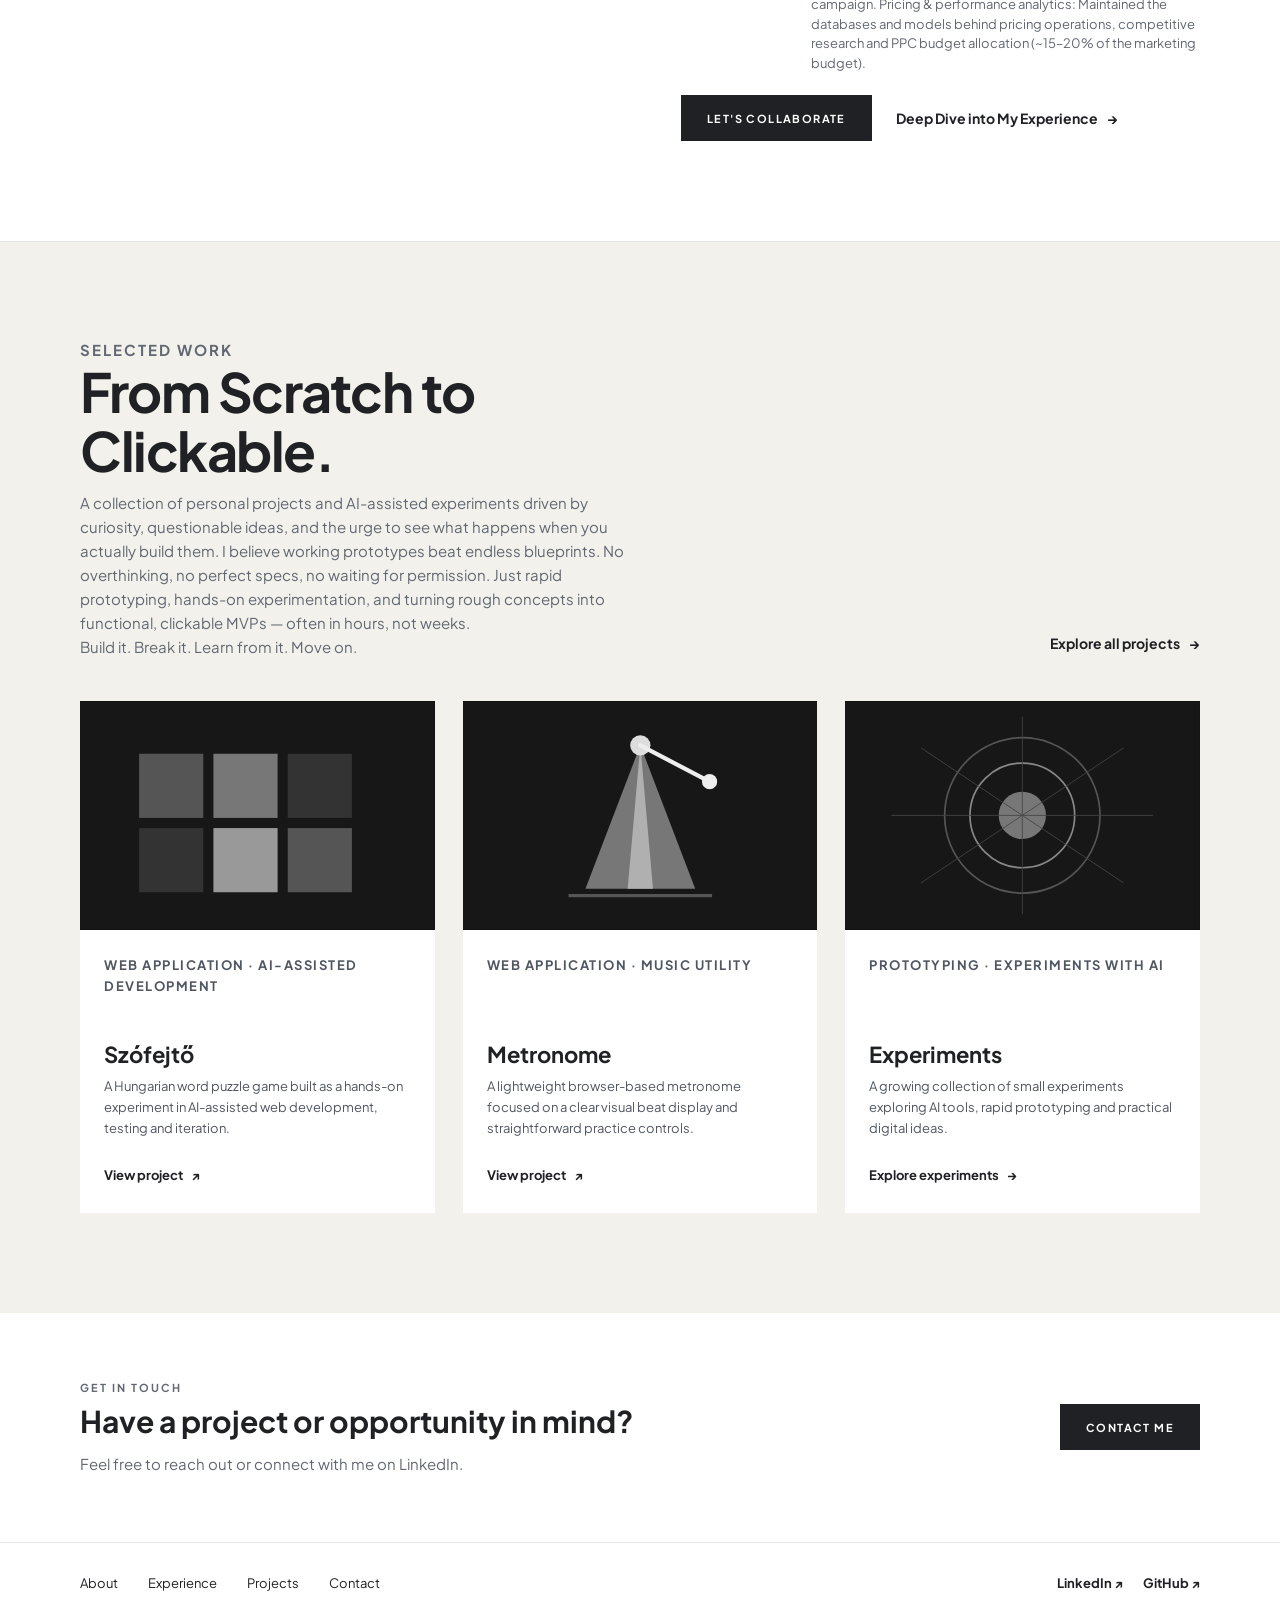
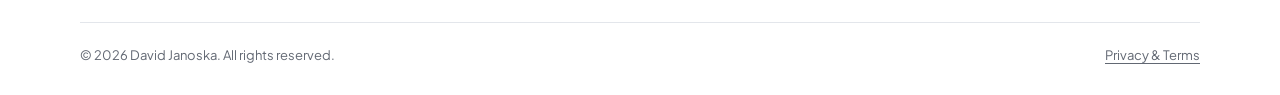
==== commit cc458202: "Refactor artwork section in index.html" ====
--- a/index.html
+++ b/index.html
@@ -81,16 +81,14 @@
             <path d="M0 365 Q170 410 340 355 T620 370 V440 H0Z" fill="#5a5a5a"/>
           </svg>
         </div>
-      </div>
-    </section>-->
-
-        <div class="artwork about-visual">
-          <img
-            src="profile-pic.png"
-            alt="Jánoska Dávid — Product Owner"
-            style="width: 100%; height: 100%; object-fit: cover; object-position: center top; display: block;"
-          >
-        </div>
+      </div>-->
+    <div class="artwork about-visual">
+        <img
+              src="profile-pic.png"
+              alt="Jánoska Dávid — Product Owner"
+              style="width: 100%; height: 100%; object-fit: cover; object-position: center top; display: block;">
+    </div>
+    </section>
 
     <section class="experience-section" id="experience">
       <div class="container experience-grid">
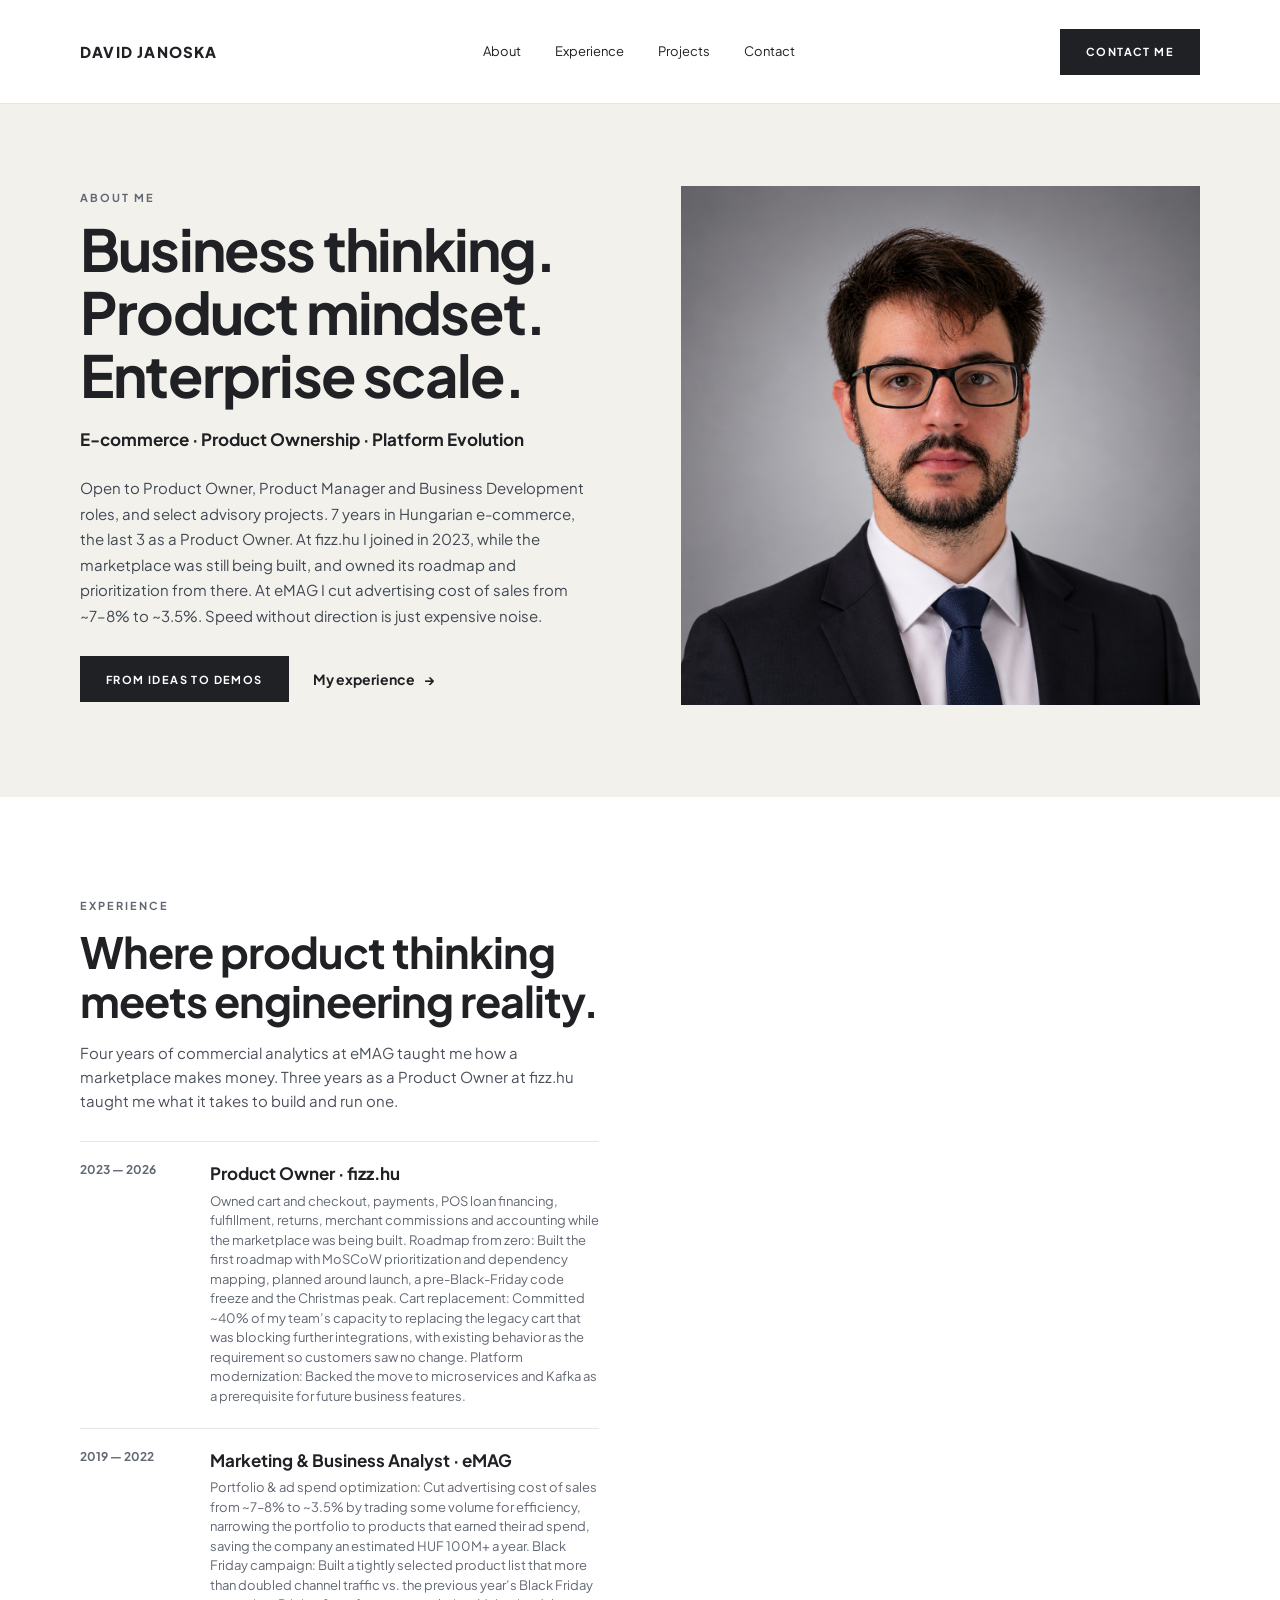
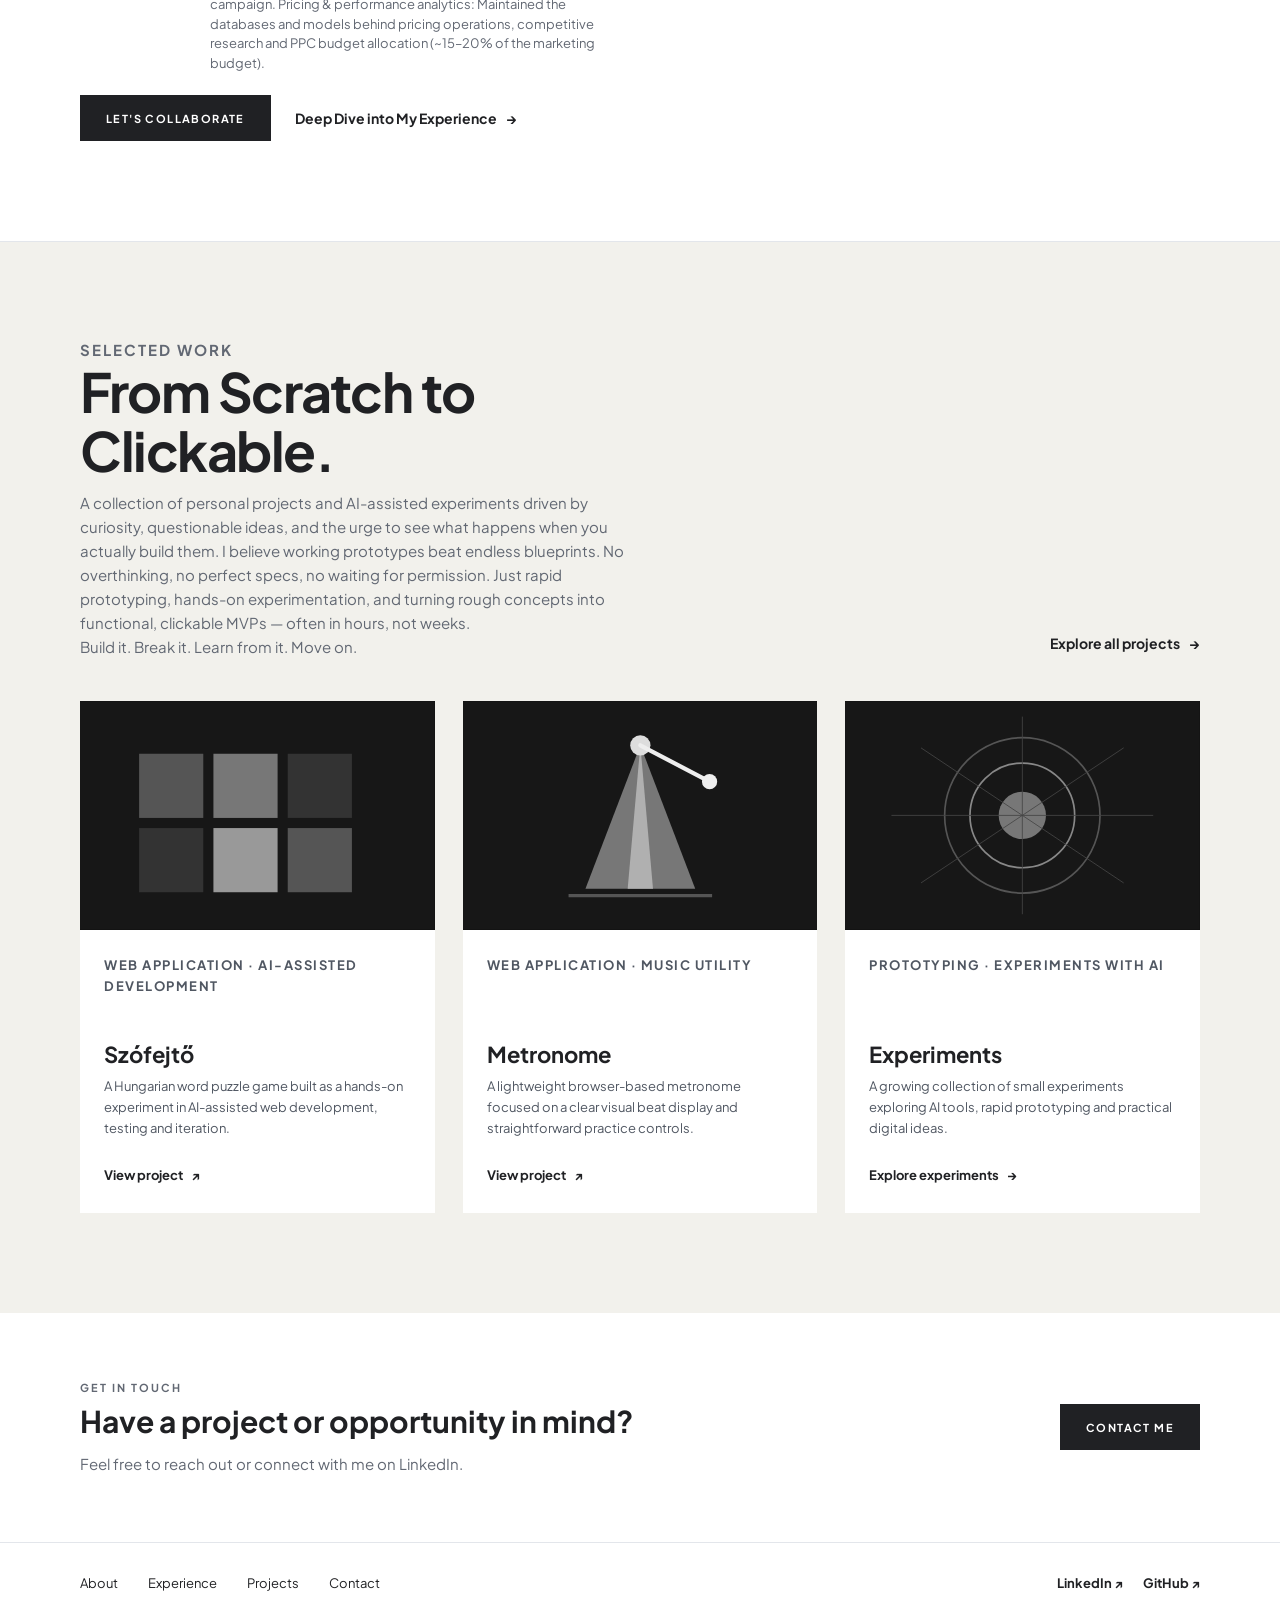
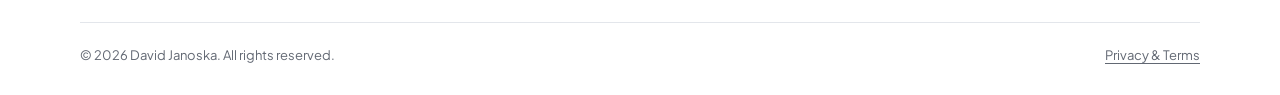
==== commit b5db716c: "Comment out experience visual section Commented out the experience visual section in index.html." ====
--- a/index.html
+++ b/index.html
@@ -88,11 +88,47 @@
               alt="Jánoska Dávid — Product Owner"
               style="width: 100%; height: 100%; object-fit: cover; object-position: center top; display: block;">
     </div>
+
+        <style>
+  /* Context: Prevent direct interaction and image opening on about portrait */
+  .artwork.about-visual {
+    position: relative;
+    overflow: hidden;
+    user-select: none;
+    -webkit-user-select: none;
+  }
+
+  .artwork.about-visual::after {
+    content: "";
+    position: absolute;
+    inset: 0;
+    z-index: 2;
+    background: transparent;
+  }
+
+  .artwork.about-visual img {
+    pointer-events: none;
+    -webkit-user-drag: none;
+    user-drag: none;
+  }
+</style>
+
+        <script>
+  // Context: Disable right-click context menu on about portrait container
+  document.addEventListener('DOMContentLoaded', () => {
+    const aboutVisual = document.querySelector('.artwork.about-visual');
+    if (aboutVisual) {
+      aboutVisual.addEventListener('contextmenu', (e) => e.preventDefault());
+    }
+  });
+</script>
+
+        
     </section>
 
-    <section class="experience-section" id="experience">
+   <section class="experience-section" id="experience">
       <div class="container experience-grid">
-        <div class="experience-visual">
+     <!--   <div class="experience-visual">
           <div class="artwork" role="img" aria-label="Abstract monochrome geometric landscape">
             <svg viewBox="0 0 620 490" xmlns="http://www.w3.org/2000/svg">
               <rect width="620" height="490" fill="#080808"/>
@@ -104,6 +140,7 @@
             </svg>
           </div>
         </div>
+        -->
 
         <div class="experience-copy">
           <p class="eyebrow">Experience</p>
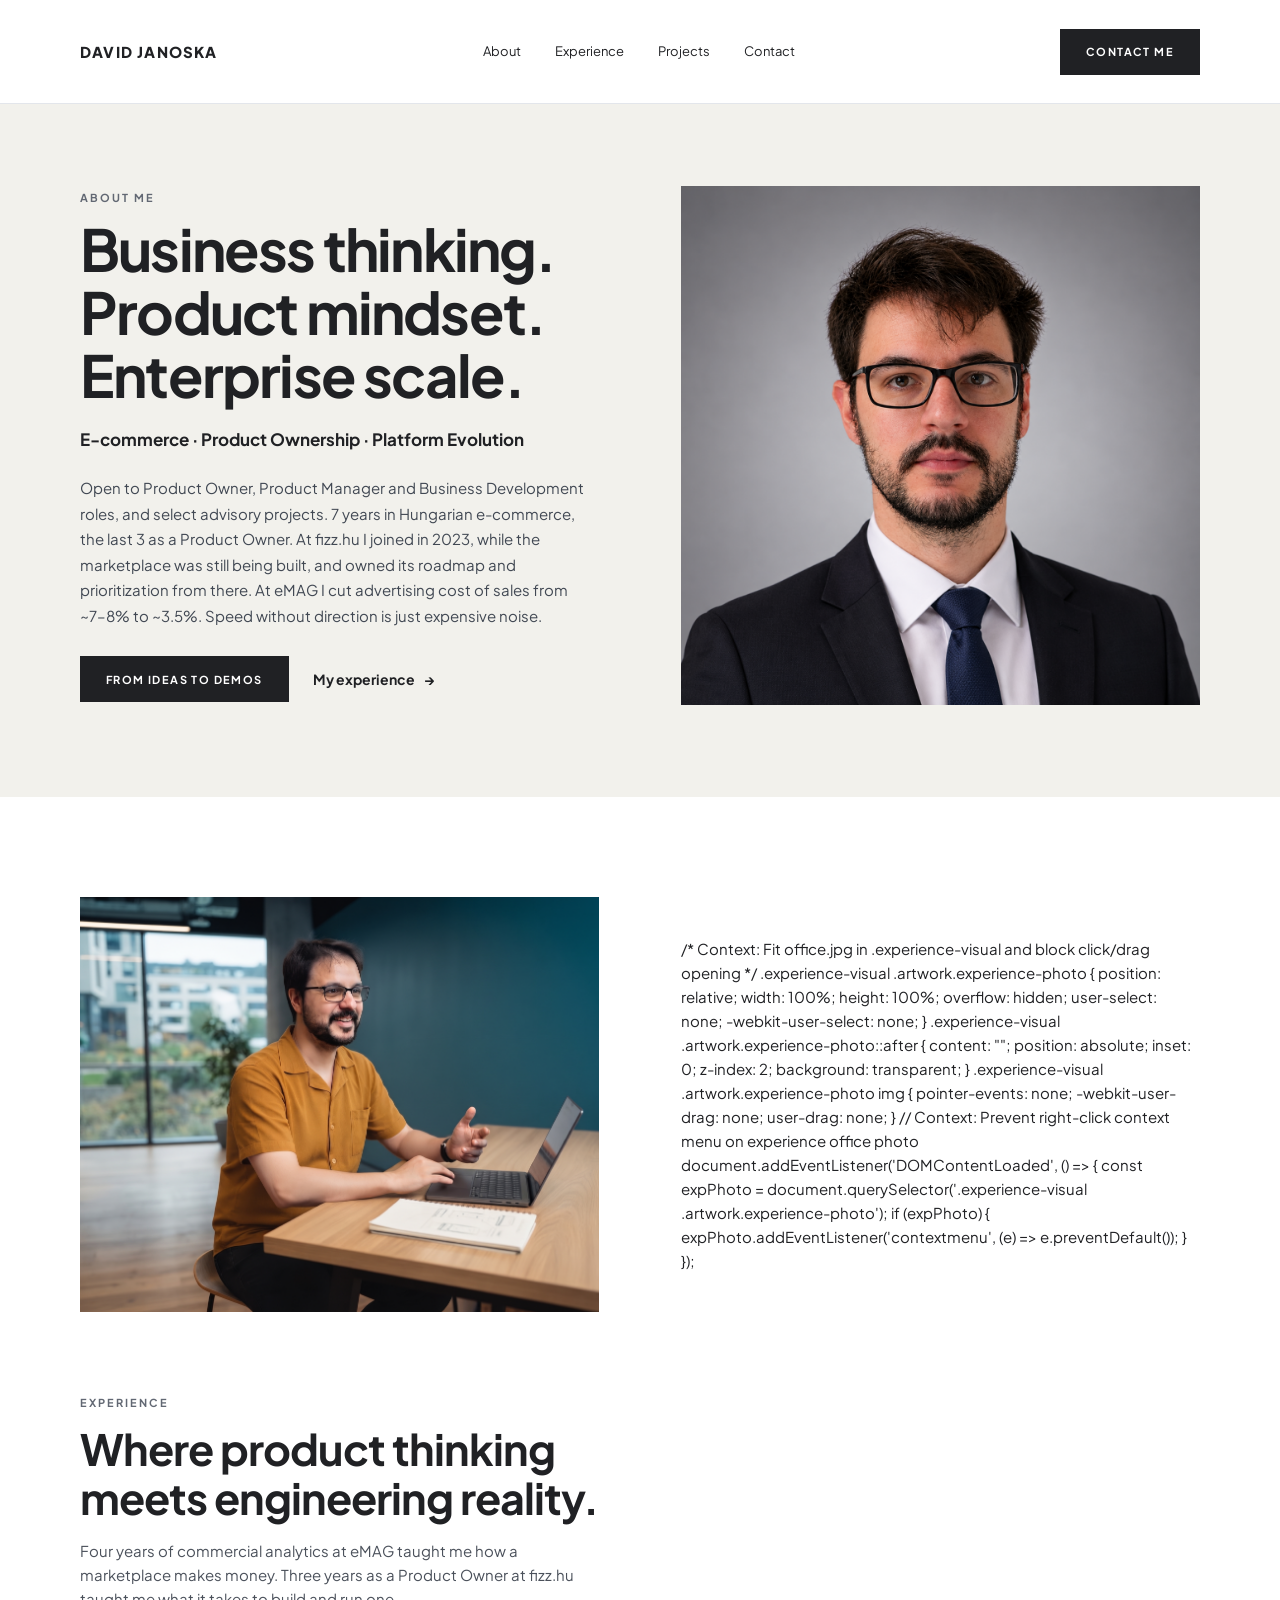
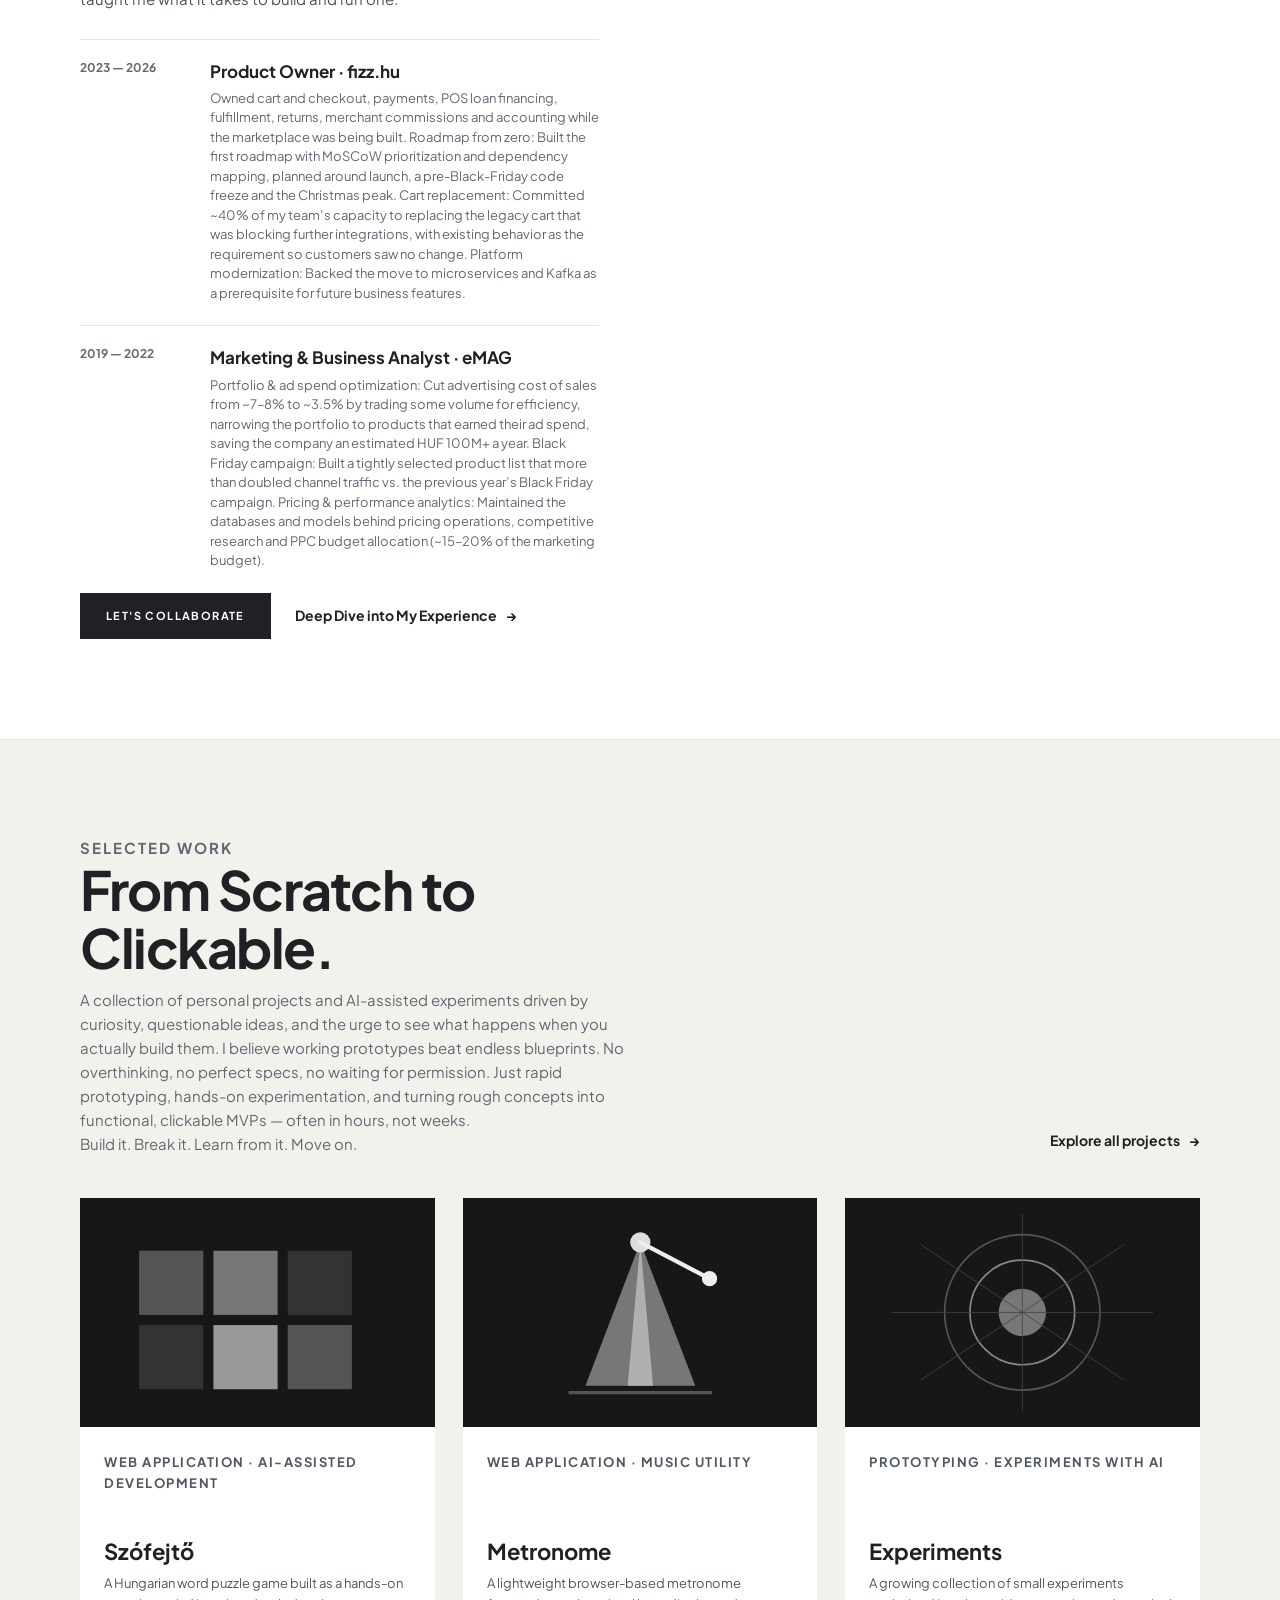
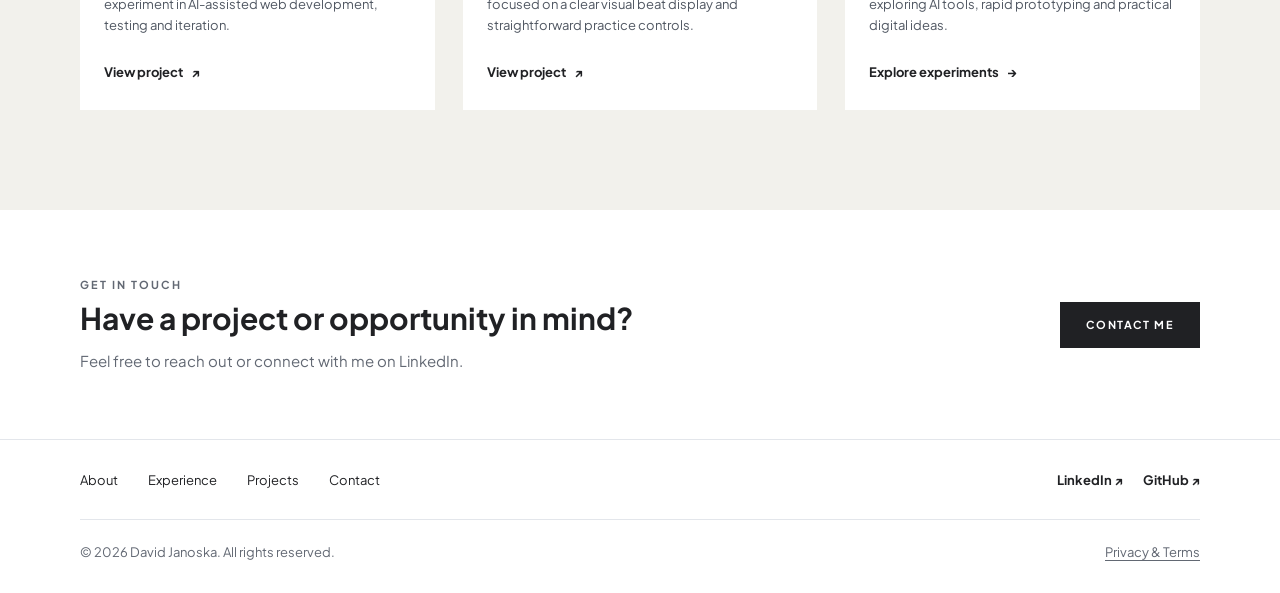
==== commit 88f4f35e: "Update index.html" ====
--- a/index.html
+++ b/index.html
@@ -142,6 +142,50 @@
         </div>
         -->
 
+        <!-- Context: #experience visual block in index.html -->
+<div class="experience-visual">
+  <div class="artwork experience-photo">
+    <img
+      src="office.jpg"
+      alt="Dávid Jánoska — Product Owner"
+      draggable="false"
+      style="width: 100%; height: 100%; object-fit: cover; object-position: center top; display: block;"
+    >
+  </div>
+</div>
+
+        /* Context: Fit office.jpg in .experience-visual and block click/drag opening */
+.experience-visual .artwork.experience-photo {
+  position: relative;
+  width: 100%;
+  height: 100%;
+  overflow: hidden;
+  user-select: none;
+  -webkit-user-select: none;
+}
+
+.experience-visual .artwork.experience-photo::after {
+  content: "";
+  position: absolute;
+  inset: 0;
+  z-index: 2;
+  background: transparent;
+}
+
+.experience-visual .artwork.experience-photo img {
+  pointer-events: none;
+  -webkit-user-drag: none;
+  user-drag: none;
+}
+
+// Context: Prevent right-click context menu on experience office photo
+document.addEventListener('DOMContentLoaded', () => {
+  const expPhoto = document.querySelector('.experience-visual .artwork.experience-photo');
+  if (expPhoto) {
+    expPhoto.addEventListener('contextmenu', (e) => e.preventDefault());
+  }
+});
+        
         <div class="experience-copy">
           <p class="eyebrow">Experience</p>
           <h2>Where product thinking meets engineering reality.</h2>
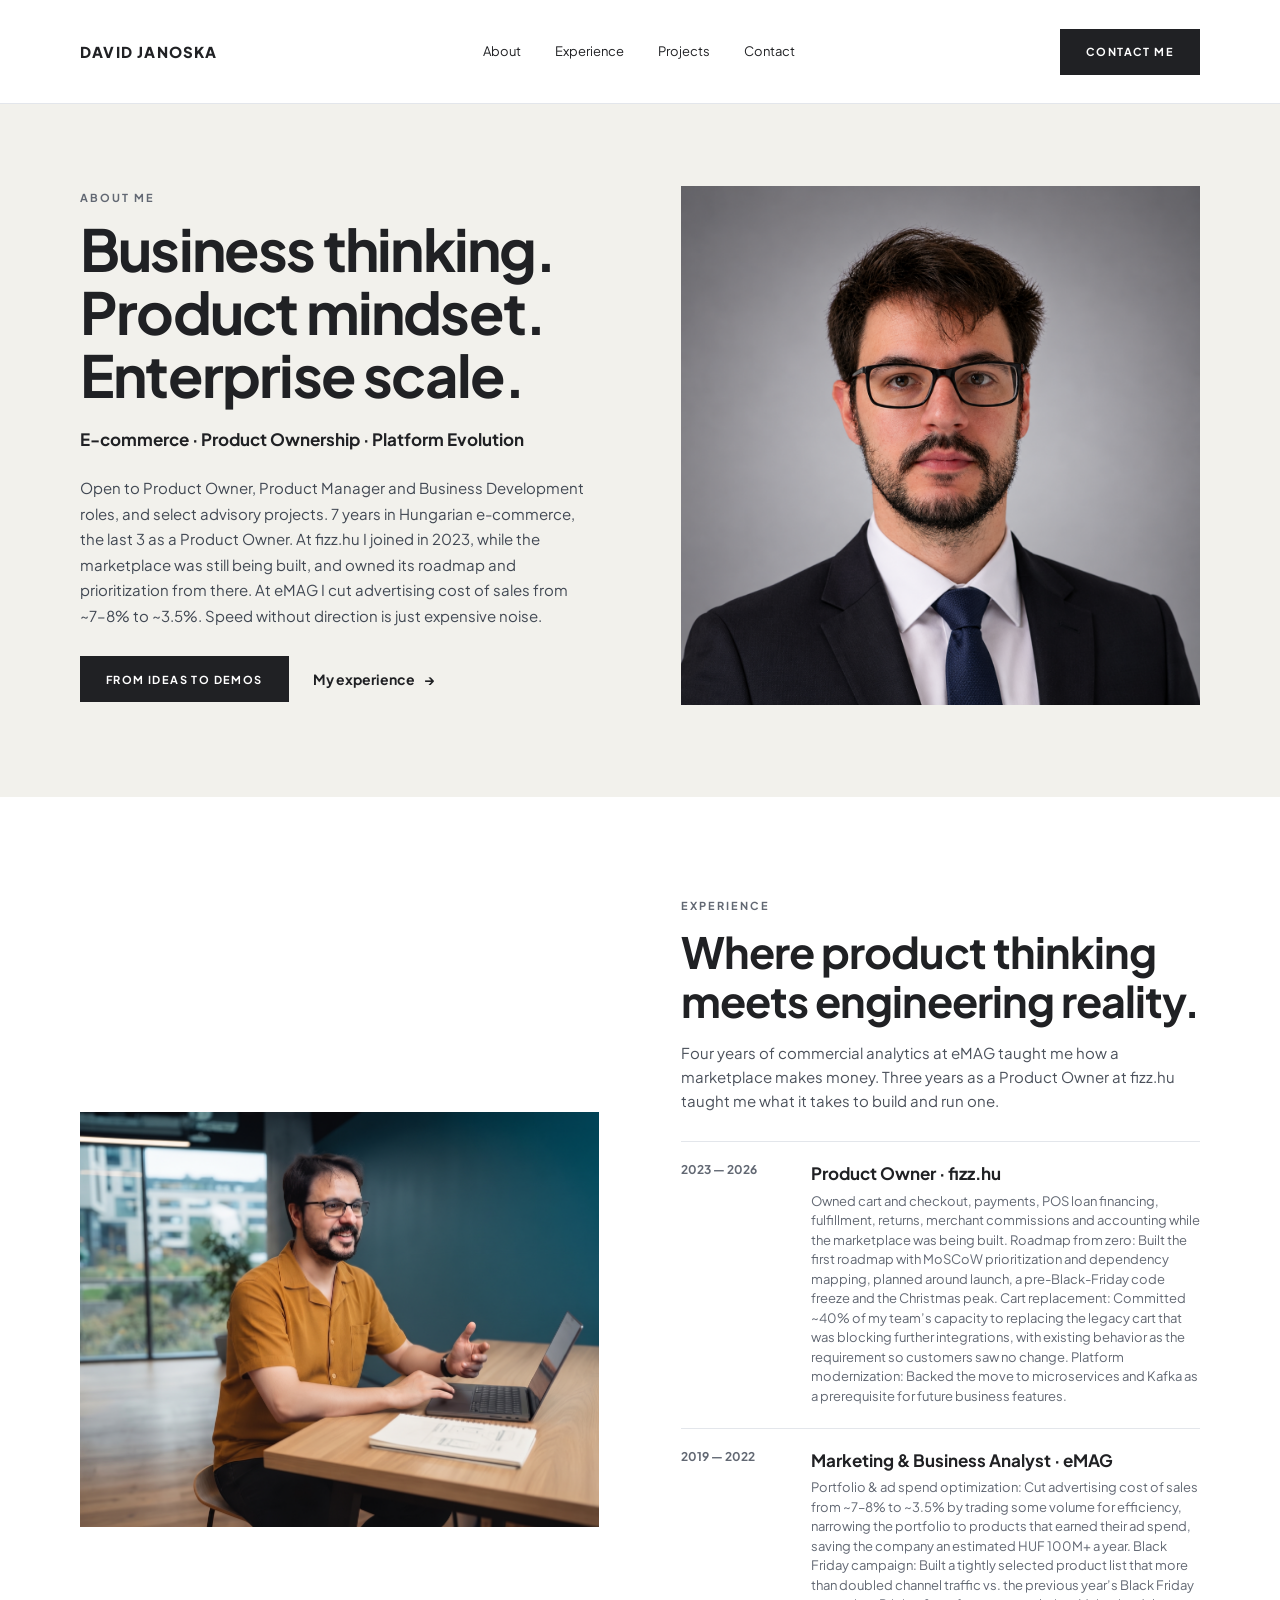
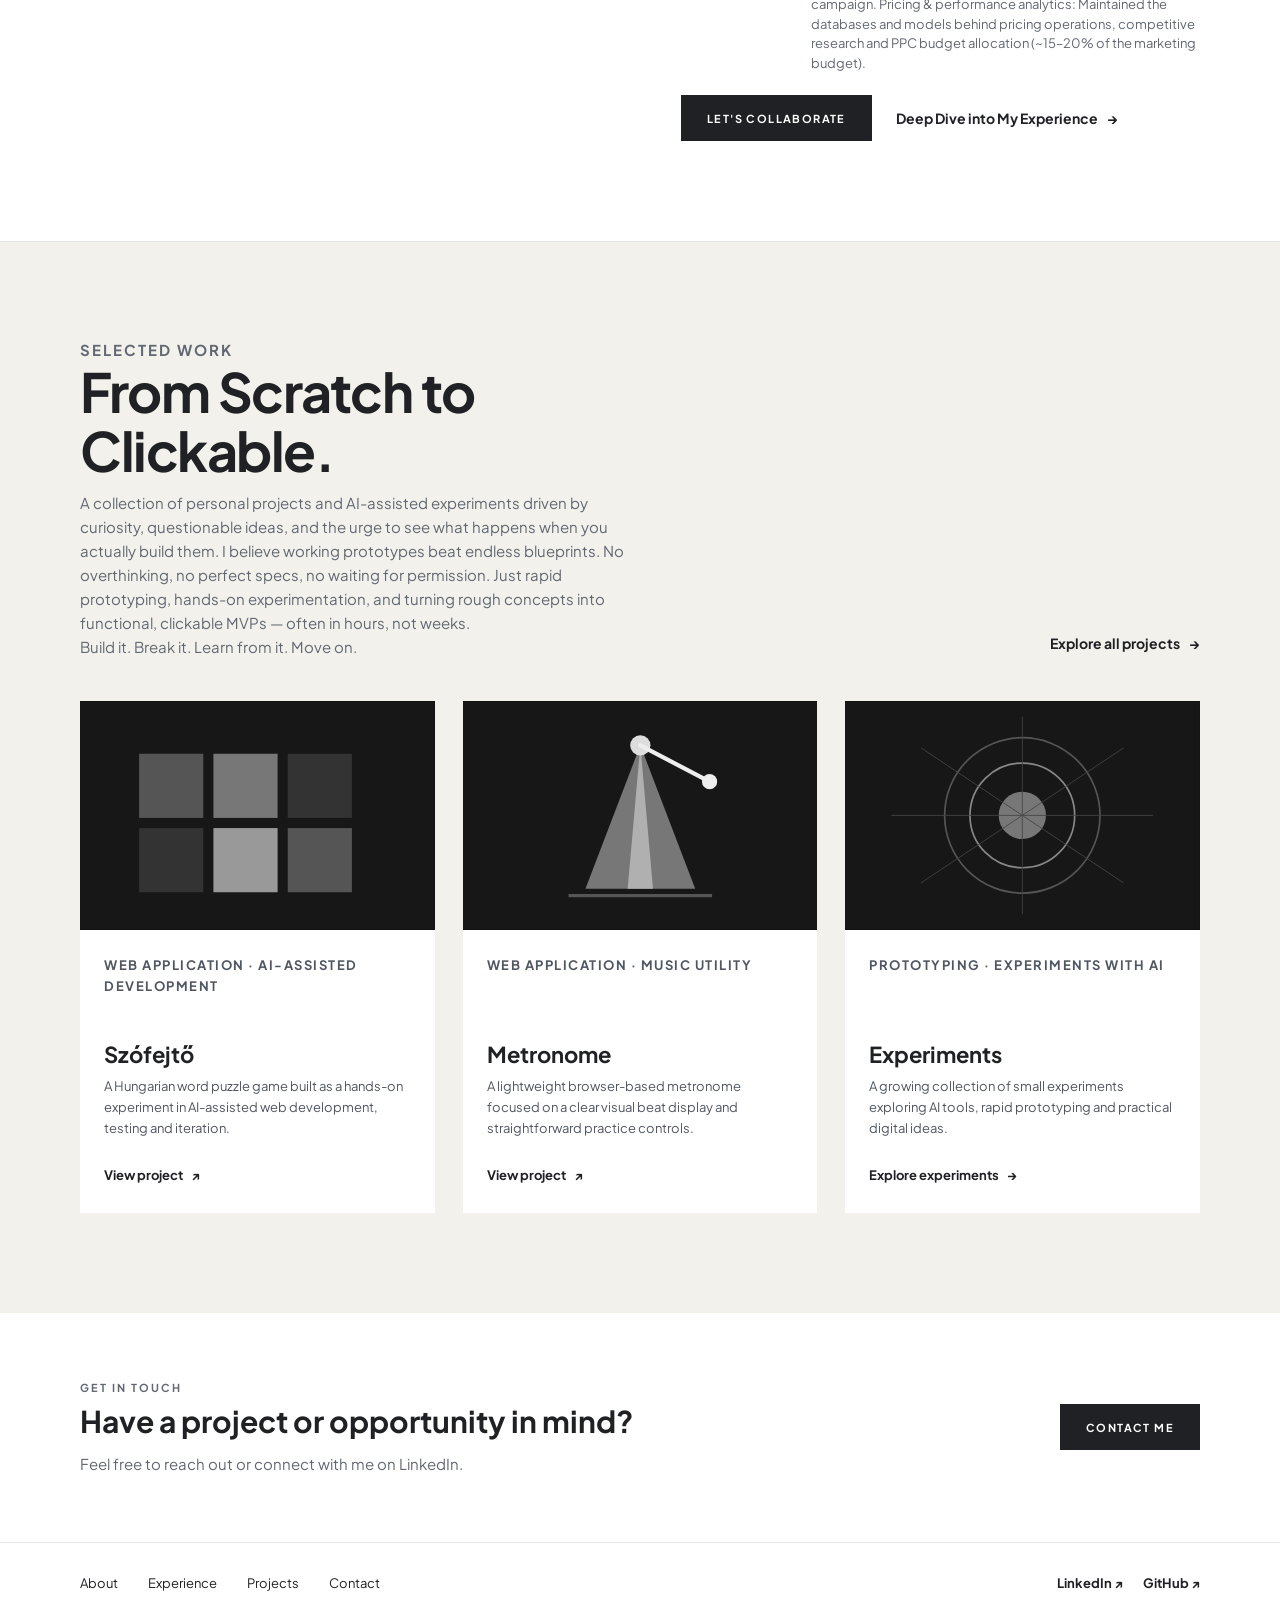
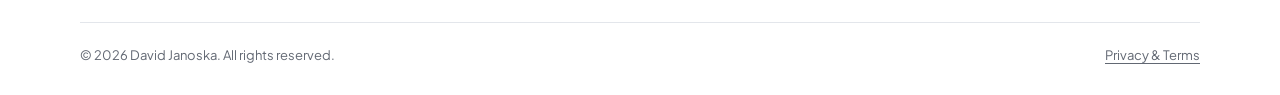
==== commit 370d555e: "Update index.html" ====
--- a/index.html
+++ b/index.html
@@ -153,8 +153,7 @@
     >
   </div>
 </div>
-
-        /* Context: Fit office.jpg in .experience-visual and block click/drag opening */
+ <style>
 .experience-visual .artwork.experience-photo {
   position: relative;
   width: 100%;
@@ -177,14 +176,17 @@
   -webkit-user-drag: none;
   user-drag: none;
 }
-
-// Context: Prevent right-click context menu on experience office photo
+</style>        
+
+ <script>
 document.addEventListener('DOMContentLoaded', () => {
   const expPhoto = document.querySelector('.experience-visual .artwork.experience-photo');
   if (expPhoto) {
     expPhoto.addEventListener('contextmenu', (e) => e.preventDefault());
   }
 });
+</script>
+        
         
         <div class="experience-copy">
           <p class="eyebrow">Experience</p>
